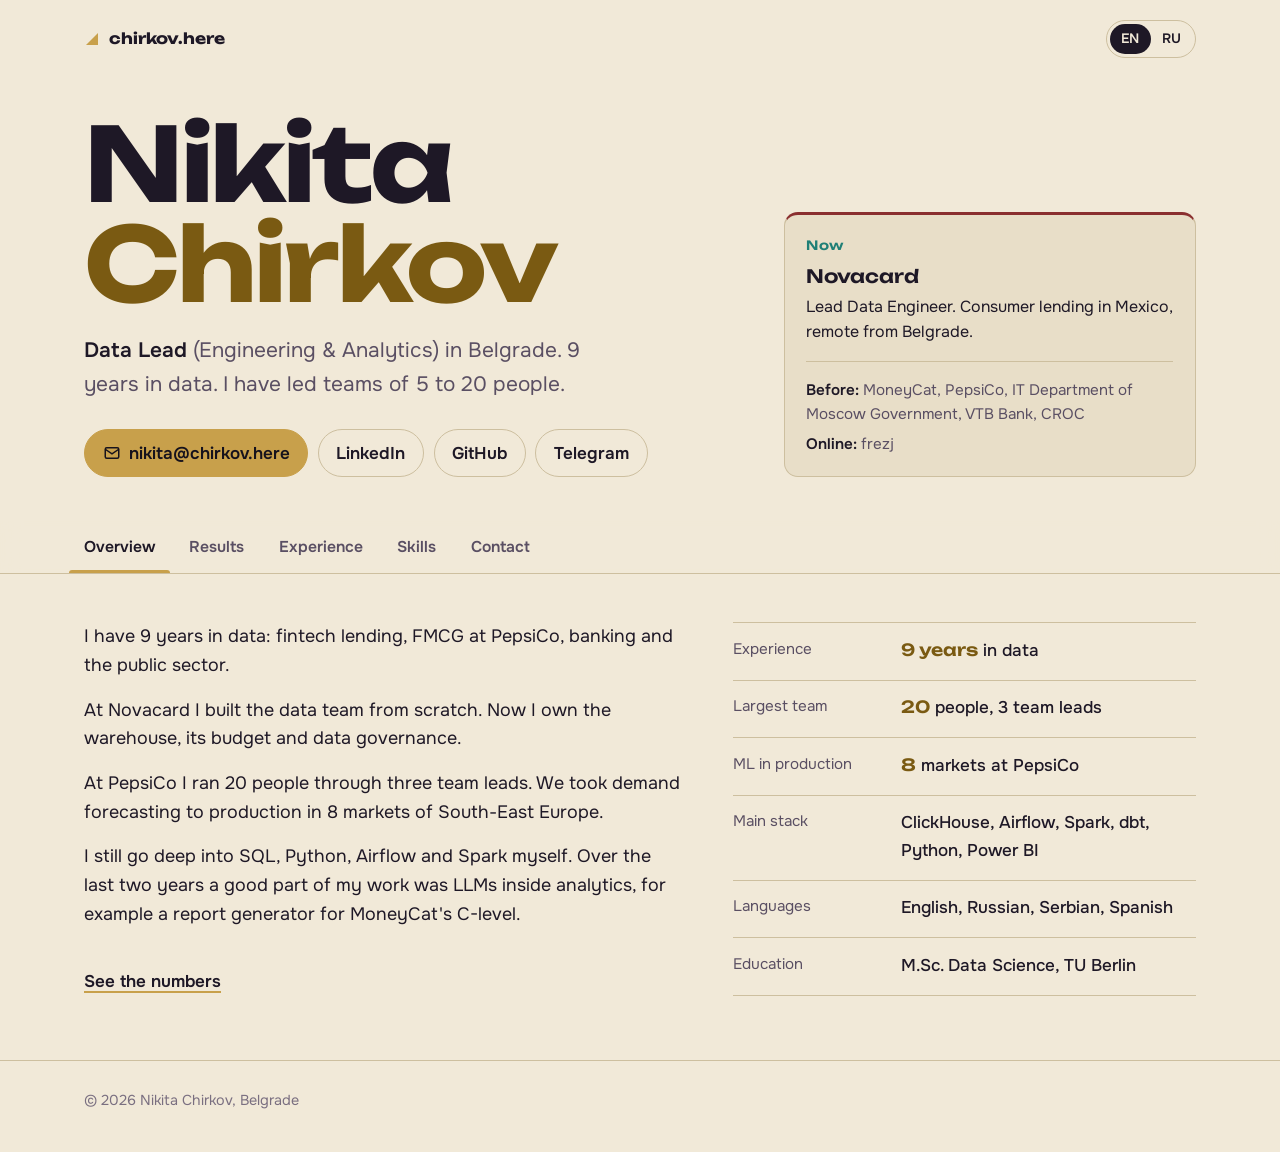
==== index.html @ a396728a "Dark fantasy palette, add Telegram link Obsidian background, old gold accents, arcane teal for chart" ====
<!doctype html>
<html lang="en">
<head>
<meta charset="utf-8">
<meta name="viewport" content="width=device-width,initial-scale=1">
<script>document.documentElement.classList.add('js')</script>
<title>Nikita Chirkov (frezj), Data Lead in Belgrade</title>
<meta name="description" content="Nikita Chirkov (frezj), Data Lead in Belgrade, Serbia. 9 years in data: fintech lending, PepsiCo, banking. ClickHouse, Airflow, Spark, dbt, LLMs in analytics.">
<link rel="canonical" href="https://chirkov.here/">
<link rel="alternate" hreflang="en" href="https://chirkov.here/">
<link rel="alternate" hreflang="ru" href="https://chirkov.here/ru/">
<link rel="alternate" hreflang="x-default" href="https://chirkov.here/">
<meta property="og:type" content="profile">
<meta property="og:site_name" content="Nikita Chirkov">
<meta property="og:title" content="Nikita Chirkov, Data Lead">
<meta property="og:description" content="Data Lead in Belgrade. Fintech lending, PepsiCo, banking.">
<meta property="og:url" content="https://chirkov.here/">
<meta property="og:image" content="https://chirkov.here/og.png">
<meta property="og:image:width" content="1200">
<meta property="og:image:height" content="630">
<meta name="twitter:card" content="summary_large_image">
<link rel="icon" href="/favicon.svg" type="image/svg+xml">
<meta name="theme-color" content="#16121c">
<link rel="preload" href="/fonts/unbounded-latin-wght-normal.woff2" as="font" type="font/woff2" crossorigin>
<link rel="preload" href="/fonts/onest-latin-wght-normal.woff2" as="font" type="font/woff2" crossorigin>
<link rel="stylesheet" href="/style.css">
<script type="application/ld+json">
{"@context":"https://schema.org","@type":"Person","@id":"https://chirkov.here/#me","name":"Nikita Chirkov","alternateName":["Никита Чирков","frezj"],"url":"https://chirkov.here/","email":"mailto:nikita@chirkov.here","jobTitle":"Data Lead (Engineering & Analytics)","address":{"@type":"PostalAddress","addressLocality":"Belgrade","addressCountry":"RS"},"alumniOf":[{"@type":"CollegeOrUniversity","name":"Technische Universität Berlin"},{"@type":"CollegeOrUniversity","name":"RUDN University"}],"knowsAbout":["Data engineering","Data warehousing","ClickHouse","Airflow","Spark","dbt","Snowflake","Power BI","A/B testing","Demand forecasting","LLM applications"],"knowsLanguage":["en","ru","sr","es"],"sameAs":["https://www.linkedin.com/in/frezj","https://github.com/frezj","https://t.me/frezj"]}
</script>
<script defer src="/app.js"></script>
</head>
<body>
<a class="skip" href="#main">Skip to content</a>

<header class="wrap top">
  <a class="mark" href="/" aria-label="Nikita Chirkov, home">
    <svg viewBox="0 0 16 16" aria-hidden="true"><path d="M2 14 14 2v12z" fill="#c8a04b"/></svg>
    chirkov.here
  </a>
  <nav class="lang" aria-label="Language"><span aria-current="page">EN</span><a href="/ru/" hreflang="ru" lang="ru">RU</a></nav>
</header>

<main id="main">
<section class="wrap hero">
  <div>
    <h1 class="name"><span>Nikita</span><span class="tail">Chirkov</span></h1>
    <p class="role"><b>Data Lead</b> (Engineering &amp; Analytics) in Belgrade. 9 years in data. I have led teams of 5 to 20 people.</p>
    <div class="cta">
      <a class="btn main" href="mailto:nikita@chirkov.here"><svg viewBox="0 0 24 24" fill="none" stroke="currentColor" stroke-width="2" aria-hidden="true"><rect x="3" y="5" width="18" height="14" rx="2"/><path d="m3 7 9 6 9-6"/></svg>nikita@chirkov.here</a>
      <a class="btn" href="https://www.linkedin.com/in/frezj" rel="me">LinkedIn</a>
      <a class="btn" href="https://github.com/frezj" rel="me">GitHub</a>
      <a class="btn" href="https://t.me/frezj" rel="me">Telegram</a>
    </div>
  </div>
  <aside class="now" aria-label="Current role">
    <h2>Now</h2>
    <p class="co">Novacard</p>
    <p>Lead Data Engineer. Consumer lending in Mexico, remote from Belgrade.</p>
    <ul>
      <li><b>Before:</b> MoneyCat, PepsiCo, IT Department of Moscow Government, VTB Bank, CROC</li>
      <li><b>Online:</b> frezj</li>
    </ul>
  </aside>
</section>

<div class="tabs-wrap">
  <div class="wrap">
    <div class="tabbar" role="tablist" aria-label="Sections">
      <button class="tab" role="tab" id="t-overview" data-tab="overview" aria-controls="overview-panel" aria-selected="true">Overview</button>
      <button class="tab" role="tab" id="t-results" data-tab="results" aria-controls="results-panel" aria-selected="false" tabindex="-1">Results</button>
      <button class="tab" role="tab" id="t-experience" data-tab="experience" aria-controls="experience-panel" aria-selected="false" tabindex="-1">Experience</button>
      <button class="tab" role="tab" id="t-skills" data-tab="skills" aria-controls="skills-panel" aria-selected="false" tabindex="-1">Skills</button>
      <button class="tab" role="tab" id="t-contact" data-tab="contact" aria-controls="contact-panel" aria-selected="false" tabindex="-1">Contact</button>
      <span class="tab-ind" aria-hidden="true"></span>
    </div>
  </div>
</div>

<section class="panel" id="overview-panel" role="tabpanel" aria-labelledby="t-overview">
  <div class="wrap ov">
    <div class="about">
      <h2 class="sr">Overview</h2>
      <p>I have 9 years in data: fintech lending, FMCG at PepsiCo, banking and the public sector.</p>
      <p>At Novacard I built the data team from scratch. Now I own the warehouse, its budget and data governance.</p>
      <p>At PepsiCo I ran 20 people through three team leads. We took demand forecasting to production in 8 markets of South-East Europe.</p>
      <p>I still go deep into SQL, Python, Airflow and Spark myself. Over the last two years a good part of my work was LLMs inside analytics, for example a report generator for MoneyCat's C-level.</p>
      <a class="go" href="#results" data-go="results">See the numbers</a>
    </div>
    <dl class="facts">
      <div><dt>Experience</dt><dd><b>9 years</b> in data</dd></div>
      <div><dt>Largest team</dt><dd><b>20</b> people, 3 team leads</dd></div>
      <div><dt>ML in production</dt><dd><b>8</b> markets at PepsiCo</dd></div>
      <div><dt>Main stack</dt><dd>ClickHouse, Airflow, Spark, dbt, Python, Power BI</dd></div>
      <div><dt>Languages</dt><dd>English, Russian, Serbian, Spanish</dd></div>
      <div><dt>Education</dt><dd>M.Sc. Data Science, TU Berlin</dd></div>
    </dl>
  </div>
</section>

<section class="panel" id="results-panel" role="tabpanel" aria-labelledby="t-results">
  <div class="wrap">
    <h2>Results</h2>
    <p class="lead">Things that moved because of my work. Bars are to scale.</p>
    <ol class="ledger">
      <li>
        <h3>Repayment rate in collections</h3>
        <p class="where">Novacard. A 3-week mandate over collections. Company record.</p>
        <div class="bars" role="img" aria-label="From 51% to 85%">
          <span class="b" style="--w:51%"><i>51%</i></span>
          <span class="b after" style="--w:85%"><i>85%</i></span>
        </div>
      </li>
      <li>
        <h3>Executive reporting, time to prepare</h3>
        <p class="where">PepsiCo. Same data format for all 8 markets.</p>
        <div class="bars" role="img" aria-label="From 3 days to 4 hours">
          <span class="b" style="--w:100%"><i>3 days</i></span>
          <span class="b after" style="--w:5.6%"><i>4 hours</i></span>
        </div>
      </li>
      <li>
        <h3>Warehouse infra costs</h3>
        <p class="where">Novacard. DWH rebuilt on ClickHouse with Debezium CDC and Spark.</p>
        <div class="bars" role="img" aria-label="Down 28%">
          <span class="b" style="--w:100%"><i>before</i></span>
          <span class="b after" style="--w:72%"><i>&minus;28%</i></span>
        </div>
      </li>
      <li>
        <h3>Data quality incidents</h3>
        <p class="where">IT Department of Moscow Government. Automated metadata checks.</p>
        <div class="bars" role="img" aria-label="Down 60%">
          <span class="b" style="--w:100%"><i>before</i></span>
          <span class="b after" style="--w:40%"><i>&minus;60%</i></span>
        </div>
      </li>
    </ol>
    <div class="more">
      <h3>More numbers</h3>
      <table class="nums">
        <thead><tr><th scope="col">Number</th><th scope="col">What changed</th><th scope="col">Where</th></tr></thead>
        <tbody>
          <tr><td>~35%</td><td>Faster queries on the new warehouse</td><td>Novacard</td></tr>
          <tr><td>48 h</td><td>Earlier warning on high-risk accounts than the manual check</td><td>Novacard</td></tr>
          <tr><td>~30%</td><td>Lower operational costs, year over year, after automating manual pipelines</td><td>MoneyCat</td></tr>
          <tr><td>~25%</td><td>Shorter feature time-to-market with a self-serve data layer</td><td>MoneyCat</td></tr>
          <tr><td>+12%</td><td>Sell-out with the ML demand forecast. Shipment frequency +11%, supply costs &minus;3%</td><td>PepsiCo</td></tr>
          <tr><td>~200 h</td><td>Analyst time saved per month by an automated data loader</td><td>Moscow Gov IT</td></tr>
          <tr><td>~3x</td><td>Faster main BI pipeline</td><td>Moscow Gov IT</td></tr>
          <tr><td>500+</td><td>People using the retail credit and risk data marts</td><td>VTB Bank</td></tr>
        </tbody>
      </table>
    </div>
  </div>
</section>

<section class="panel" id="experience-panel" role="tabpanel" aria-labelledby="t-experience">
  <div class="wrap">
    <h2>Experience</h2>
    <p class="lead">Open a role to see what I did there.</p>
    <div class="jobs">
      <details class="job" open>
        <summary><span class="when">Feb 2025 – now</span><h3>Lead Data Engineer, Novacard<span>Remote from Belgrade. Consumer lender in Mexico.</span></h3><span class="chev" aria-hidden="true"><svg viewBox="0 0 14 14" fill="none" stroke="currentColor" stroke-width="2"><path d="m3 5 4 4 4-4"/></svg></span></summary>
        <div class="body">
          <ul>
            <li>Built the data team from scratch: hired, onboarded and mentored 5 people.</li>
            <li>Set up sprint planning and one backlog for all requests from collections, risk and finance. Priorities get reviewed with the business regularly.</li>
            <li>Joined as BI Lead. Now I own the DWH architecture, infra budget and data governance.</li>
            <li>Rebuilt the DWH on ClickHouse with Debezium CDC and Spark. More than 10 sources load in near real time. Queries got about 35% faster and infra costs went down 28%.</li>
            <li>Had a temporary mandate over collections for 3 weeks. I changed the collection strategy, and the repayment rate went from 51% to 85%, a company record.</li>
            <li>Added anomaly detection on collections data. It flags high-risk accounts about 48 hours before the manual check would catch them.</li>
          </ul>
          <div class="tags"><span class="tag">ClickHouse</span><span class="tag">Debezium</span><span class="tag">Spark</span><span class="tag">Airflow</span><span class="tag">Team building</span></div>
        </div>
      </details>
      <details class="job">
        <summary><span class="when">Jan 2024 – Dec 2025</span><h3>Lead Data Engineer, MoneyCat Financing<span>Part-time consulting. Remote. Consumer lending in South-East Asia and Latin America.</span></h3><span class="chev" aria-hidden="true"><svg viewBox="0 0 14 14" fill="none" stroke="currentColor" stroke-width="2"><path d="m3 5 4 4 4-4"/></svg></span></summary>
        <div class="body">
          <ul>
            <li>Set up the BI stack: ClickHouse and Airflow underneath, Power BI, Superset and Grafana on top.</li>
            <li>Wrote an LLM-based report generator for the C-level team, and a semantic-layer generator.</li>
            <li>Automated pipelines that people used to run by hand. Operational costs went down about 30% year over year.</li>
            <li>A self-serve data layer cut feature time-to-market by roughly 25%.</li>
            <li>Managed a distributed team of 7.</li>
          </ul>
          <div class="tags"><span class="tag">ClickHouse</span><span class="tag">Airflow</span><span class="tag">Superset</span><span class="tag">LLM</span></div>
        </div>
      </details>
      <details class="job">
        <summary><span class="when">Aug 2024 – Jan 2025</span><h3>Industry Expert, Data Analytics, TU Berlin<span>Berlin, Germany.</span></h3><span class="chev" aria-hidden="true"><svg viewBox="0 0 14 14" fill="none" stroke="currentColor" stroke-width="2"><path d="m3 5 4 4 4-4"/></svg></span></summary>
        <div class="body">
          <ul>
            <li>Taught applied lectures on Python, SQL and Power BI for MSc Data Science students.</li>
            <li>Built course modules around real fintech cases.</li>
          </ul>
        </div>
      </details>
      <details class="job">
        <summary><span class="when">Oct 2022 – Aug 2024</span><h3>Tech Lead, Data and Analytics, PepsiCo<span>Belgrade, Serbia.</span></h3><span class="chev" aria-hidden="true"><svg viewBox="0 0 14 14" fill="none" stroke="currentColor" stroke-width="2"><path d="m3 5 4 4 4-4"/></svg></span></summary>
        <div class="body">
          <ul>
            <li>Led 20 people through 3 team leads: analytics, data engineering and data science. Scope was demand forecasting, BI and reporting for SE Europe.</li>
            <li>Our ML demand forecast went to production in 8 markets. Supply costs down 3%, shipment frequency up 11%, sell-out up 12%.</li>
            <li>Executive reporting used to take 3 days to prepare. After automation it took 4 hours, and all 8 markets got the same data format.</li>
          </ul>
          <div class="tags"><span class="tag">Snowflake</span><span class="tag">ClickHouse</span><span class="tag">Airflow</span><span class="tag">Power BI</span><span class="tag">Forecasting</span></div>
        </div>
      </details>
      <details class="job">
        <summary><span class="when">Jan 2021 – Oct 2022</span><h3>Chief Expert, Data and BI, IT Department of Moscow Government<span>Moscow, Russia.</span></h3><span class="chev" aria-hidden="true"><svg viewBox="0 0 14 14" fill="none" stroke="currentColor" stroke-width="2"><path d="m3 5 4 4 4-4"/></svg></span></summary>
        <div class="body">
          <ul>
            <li>Connected 15+ external systems. Wrote an automated data loader that saved analysts around 200 hours a month, and made the main BI pipeline about 3x faster.</li>
            <li>Automated metadata checks. Known schema issues disappeared and data quality incidents fell by 60%.</li>
          </ul>
        </div>
      </details>
      <details class="job">
        <summary><span class="when">Jan 2020 – Jul 2021</span><h3>Senior Data Analyst, VTB Bank<span>Moscow, Russia.</span></h3><span class="chev" aria-hidden="true"><svg viewBox="0 0 14 14" fill="none" stroke="currentColor" stroke-width="2"><path d="m3 5 4 4 4-4"/></svg></span></summary>
        <div class="body">
          <ul>
            <li>BI system for retail credit and risk. Heavy SQL on multi-terabyte data, data marts used by 500+ people.</li>
          </ul>
        </div>
      </details>
      <details class="job">
        <summary><span class="when">Aug 2017 – Jan 2020</span><h3>BI Implementation Consultant, CROC<span>Moscow, Russia.</span></h3><span class="chev" aria-hidden="true"><svg viewBox="0 0 14 14" fill="none" stroke="currentColor" stroke-width="2"><path d="m3 5 4 4 4-4"/></svg></span></summary>
        <div class="body">
          <ul>
            <li>Supported BI for enterprise clients in Targit, SSRS and Power BI. Built ETL integrations and wrote technical documentation.</li>
          </ul>
        </div>
      </details>
    </div>
    <div class="edu">
      <div><h3>M.Sc. Data Science</h3><p>Technische Universität Berlin, 2022 – 2024, part-time</p></div>
      <div><h3>B.Sc. Information Technology</h3><p>RUDN University, Moscow, 2016 – 2020</p></div>
    </div>
  </div>
</section>

<section class="panel" id="skills-panel" role="tabpanel" aria-labelledby="t-skills">
  <div class="wrap">
    <h2>Skills</h2>
    <p class="lead">What I use day to day. Highlighted ones I use most.</p>
    <div class="skills">
      <div><h3>Data engineering</h3><p class="chips"><span class="chip key">Airflow</span><span class="chip key">Spark</span><span class="chip">Debezium (CDC)</span><span class="chip">dbt</span><span class="chip">ETL/ELT</span></p></div>
      <div><h3>Databases</h3><p class="chips"><span class="chip key">ClickHouse</span><span class="chip">PostgreSQL</span><span class="chip">Snowflake</span><span class="chip">MS SQL Server</span><span class="chip">Teradata</span></p></div>
      <div><h3>DWH</h3><p class="chips"><span class="chip">Data modelling</span><span class="chip">Schema design</span><span class="chip">Data quality</span><span class="chip">DWH migration</span></p></div>
      <div><h3>BI</h3><p class="chips"><span class="chip key">Power BI</span><span class="chip">Superset</span><span class="chip">Grafana</span><span class="chip">Tableau</span><span class="chip">Oracle BI</span></p></div>
      <div><h3>Languages</h3><p class="chips"><span class="chip key">SQL</span><span class="chip key">Python</span><span class="chip">pandas</span><span class="chip">NumPy</span><span class="chip">scikit-learn</span><span class="chip">Bash</span></p></div>
      <div><h3>ML and LLM</h3><p class="chips"><span class="chip">Demand forecasting</span><span class="chip">Anomaly detection</span><span class="chip">A/B testing</span><span class="chip">LLM apps and agents</span></p></div>
      <div><h3>Management</h3><p class="chips"><span class="chip">Hiring and onboarding</span><span class="chip">Sprint planning</span><span class="chip">Data governance</span><span class="chip">Infra budget</span><span class="chip">OKRs</span><span class="chip">Work with C-level</span></p></div>
    </div>
    <div class="certs">Certificates
      <ul>
        <li>Microsoft DA-100: Analyzing Data with Power BI</li>
        <li>Microsoft 70-461: Querying Microsoft SQL Server 2012/2014</li>
      </ul>
    </div>
  </div>
</section>

<section class="panel" id="contact-panel" role="tabpanel" aria-labelledby="t-contact">
  <div class="wrap contact">
    <div>
      <h2>Contact</h2>
      <a class="mail" href="mailto:nikita@chirkov.here">nikita@chirkov.here</a>
      <p>Email or Telegram is the fastest way to reach me. I answer in English, Russian, Serbian or Spanish.</p>
    </div>
    <ul class="links">
      <li><a href="https://www.linkedin.com/in/frezj" rel="me">LinkedIn <small>linkedin.com/in/frezj</small></a></li>
      <li><a href="https://t.me/frezj" rel="me">Telegram <small>@frezj</small></a></li>
      <li><a href="https://github.com/frezj" rel="me">GitHub <small>github.com/frezj</small></a></li>
      <li><a href="/ru/" hreflang="ru" lang="ru">По-русски <small>chirkov.here/ru</small></a></li>
    </ul>
  </div>
</section>
</main>

<footer>
  <div class="wrap">
    <span>&copy; 2026 Nikita Chirkov, Belgrade</span>
  </div>
</footer>
</body>
</html>
---- style.css ----
@font-face{font-family:"Unbounded";font-style:normal;font-display:swap;font-weight:200 900;src:url(/fonts/unbounded-latin-wght-normal.woff2) format("woff2");unicode-range:U+0000-00FF,U+0131,U+0152-0153,U+02BB-02BC,U+02C6,U+02DA,U+02DC,U+0304,U+0308,U+0329,U+2000-206F,U+20AC,U+2122,U+2191,U+2193,U+2212,U+2215,U+FEFF,U+FFFD}
@font-face{font-family:"Unbounded";font-style:normal;font-display:swap;font-weight:200 900;src:url(/fonts/unbounded-cyrillic-wght-normal.woff2) format("woff2");unicode-range:U+0301,U+0400-045F,U+0490-0491,U+04B0-04B1,U+2116}
@font-face{font-family:"Onest";font-style:normal;font-display:swap;font-weight:100 900;src:url(/fonts/onest-latin-wght-normal.woff2) format("woff2");unicode-range:U+0000-00FF,U+0131,U+0152-0153,U+02BB-02BC,U+02C6,U+02DA,U+02DC,U+0304,U+0308,U+0329,U+2000-206F,U+20AC,U+2122,U+2191,U+2193,U+2212,U+2215,U+FEFF,U+FFFD}
@font-face{font-family:"Onest";font-style:normal;font-display:swap;font-weight:100 900;src:url(/fonts/onest-cyrillic-wght-normal.woff2) format("woff2");unicode-range:U+0301,U+0400-045F,U+0490-0491,U+04B0-04B1,U+2116}

:root{
  --bg:#16121c;--bg2:#221b2b;--bg3:#2b2236;--line:#3a2f45;
  --ink:#eadfc8;--muted:#a79bb0;--soft:#7d7088;
  --yellow:#c8a04b;--accent:#d2ac58;--on-yellow:#16121c;--green:#4fc1b5;--before:#3a2f45;
  --arcane:#4fc1b5;--crimson:#9e3a3a;
  --display:"Unbounded",system-ui,sans-serif;
  --text:"Onest",system-ui,-apple-system,"Segoe UI",Roboto,sans-serif;
  --wrap:72rem;--r:14px;
  color-scheme:dark light;
}
@media (prefers-color-scheme:light){
  :root{--bg:#f1e9d8;--bg2:#e8dec8;--bg3:#ddd1b8;--line:#cdbf9f;
  --ink:#1e1826;--muted:#5a4f63;--soft:#7a6f80;
  --yellow:#c8a04b;--accent:#7a5a12;--on-yellow:#16121c;--green:#1f7f76;--before:#cdbf9f;
  --arcane:#1f7f76;--crimson:#8a2f2f}
}
*{box-sizing:border-box}
html{-webkit-text-size-adjust:100%;scroll-padding-top:5rem}
body{margin:0;background:var(--bg);color:var(--ink);font:400 1.0625rem/1.6 var(--text);-webkit-font-smoothing:antialiased}
a{color:inherit;text-decoration-color:var(--yellow);text-decoration-thickness:2px;text-underline-offset:.22em}
a:hover{color:var(--accent)}
:focus-visible{outline:3px solid var(--yellow);outline-offset:3px;border-radius:6px}
.wrap{max-width:var(--wrap);margin:0 auto;padding:0 1.25rem}
.sr{position:absolute;width:1px;height:1px;overflow:hidden;clip:rect(0 0 0 0);white-space:nowrap}
.skip{position:absolute;left:-999px;top:0}
.skip:focus{left:1rem;top:1rem;z-index:20;background:var(--yellow);color:var(--on-yellow);padding:.5rem .8rem;border-radius:8px}
h1,h2,h3{margin:0;font-family:var(--display);font-weight:600;letter-spacing:-.01em}
p{margin:0 0 1rem}

/* top line */
.top{display:flex;align-items:center;justify-content:space-between;padding-top:1.25rem}
.mark{display:inline-flex;align-items:center;gap:.55rem;font:700 .95rem var(--display);text-decoration:none}
.mark svg{width:16px;height:16px}
.lang{display:flex;border:1px solid var(--line);border-radius:999px;padding:3px;font-weight:600;font-size:.85rem}
.lang a,.lang span{padding:.25rem .7rem;border-radius:999px;text-decoration:none}
.lang span{background:var(--ink);color:var(--bg)}

/* hero */
.hero{display:grid;grid-template-columns:minmax(0,1.6fr) minmax(0,1fr);gap:2.5rem;align-items:end;padding-top:3.5rem;padding-bottom:2.75rem}
.name{font-size:clamp(2.7rem,8.2vw,6.4rem);line-height:.98;font-weight:700;letter-spacing:-.03em}
.name span{display:block}
.name .tail{color:var(--accent)}
.role{margin:1.25rem 0 0;font-size:clamp(1.05rem,2vw,1.3rem);color:var(--muted);max-width:34rem}
.role b{color:var(--ink);font-weight:600}
.cta{display:flex;flex-wrap:wrap;gap:.6rem;margin-top:1.75rem}
.btn{display:inline-flex;align-items:center;gap:.5rem;min-height:44px;padding:.6rem 1.1rem;border-radius:999px;border:1px solid var(--line);font-weight:600;text-decoration:none;transition:background .15s,border-color .15s,color .15s}
.btn:hover{border-color:var(--yellow);color:var(--ink)}
.btn.main{background:var(--yellow);border-color:var(--yellow);color:var(--on-yellow)}
.btn.main:hover{background:transparent;color:var(--yellow)}
.btn svg{width:18px;height:18px;flex:none}
.now{background:var(--bg2);border:1px solid var(--line);border-top:3px solid var(--crimson);border-radius:var(--r);padding:1.25rem 1.35rem}
.now h2{font-size:.8rem;font-weight:600;color:var(--green);margin-bottom:.6rem;letter-spacing:.02em}
.now p{margin:0;font-size:1rem}
.now .co{font:600 1.15rem var(--display);margin-bottom:.35rem}
.now ul{list-style:none;margin:1rem 0 0;padding:1rem 0 0;border-top:1px solid var(--line);display:grid;gap:.35rem;font-size:.95rem;color:var(--muted)}
.now li b{color:var(--ink);font-weight:600}

/* tabs */
.tabs-wrap{position:sticky;top:0;z-index:10;background:color-mix(in srgb,var(--bg) 88%,transparent);backdrop-filter:blur(10px);-webkit-backdrop-filter:blur(10px);border-bottom:1px solid var(--line)}
.tabbar{position:relative;display:flex;gap:.25rem;margin:0 -.95rem;overflow-x:auto;scrollbar-width:none;-webkit-overflow-scrolling:touch}
.tabbar::-webkit-scrollbar{display:none}
.tab{appearance:none;background:none;border:0;color:var(--muted);font:600 .98rem var(--text);padding:1rem .95rem;min-height:48px;cursor:pointer;white-space:nowrap;border-radius:8px 8px 0 0;transition:color .15s}
.tab:hover{color:var(--ink)}
.tab[aria-selected=true]{color:var(--ink)}
.tab-ind{position:absolute;left:0;bottom:0;height:3px;width:0;background:var(--yellow);border-radius:3px 3px 0 0;transition:transform .3s cubic-bezier(.3,.7,.2,1),width .3s cubic-bezier(.3,.7,.2,1)}
html:not(.js) .tabs-wrap{display:none}

/* panels */
.panel{padding:3rem 0 4rem}
.js .panel[hidden]{display:none}
html:not(.js) .panel{border-bottom:1px solid var(--line)}
.panel>.wrap>h2{font-size:clamp(1.5rem,3.2vw,2.1rem);margin-bottom:.5rem}
.lede{color:var(--muted);max-width:40rem;margin-bottom:2rem}
.js .panel.in .wrap{animation:rise .35s ease both}
@keyframes rise{from{opacity:0;transform:translateY(8px)}}

/* overview */
.ov{display:grid;grid-template-columns:minmax(0,1.3fr) minmax(0,1fr);gap:3rem}
.ov .about p{font-size:1.12rem;max-width:38rem}
.ov .about p:first-child{font-size:clamp(1.25rem,2.2vw,1.5rem);line-height:1.45;color:var(--ink)}
.facts{margin:0;display:grid;gap:0;border-top:1px solid var(--line)}
.facts div{display:grid;grid-template-columns:9.5rem 1fr;gap:1rem;padding:.85rem 0;border-bottom:1px solid var(--line)}
.facts dt{color:var(--muted);font-size:.95rem}
.facts dd{margin:0;font-weight:500}
.facts dd b{font:600 1.05rem var(--display);color:var(--accent)}
.go{display:inline-flex;margin-top:1.5rem;font-weight:600}

/* results */
.ledger{list-style:none;margin:0;padding:0;display:grid;grid-template-columns:repeat(2,minmax(0,1fr));gap:1rem}
.ledger li{background:var(--bg2);border:1px solid var(--line);border-radius:var(--r);padding:1.35rem 1.4rem 1.5rem}
.ledger h3{font-size:1.05rem;line-height:1.3}
.where{color:var(--muted);font-size:.93rem;margin:.35rem 0 1.1rem}
.bars{display:grid;gap:.45rem}
.b{display:grid;grid-template-columns:4.75rem 1fr;align-items:center;gap:.75rem}
.b i{font-style:normal;font-variant-numeric:tabular-nums;font-size:.92rem;text-align:right;color:var(--muted)}
.b::after{content:"";height:12px;width:var(--w);background:var(--before);border-radius:0 6px 6px 0;transform-origin:left}
.b.after i{color:var(--ink);font:700 .98rem var(--display)}
.b.after::after{background:var(--arcane)}
.panel.in .b::after{animation:grow .8s cubic-bezier(.2,.7,.2,1) both}
.panel.in .b.after::after{animation-delay:.18s}
@keyframes grow{from{transform:scaleX(0)}}
.more{margin-top:2.5rem}
.more h3{font-size:1.1rem;margin-bottom:1rem}
.nums{width:100%;border-collapse:collapse;font-size:.98rem}
.nums th,.nums td{text-align:left;padding:.7rem .5rem;border-bottom:1px solid var(--line);vertical-align:top}
.nums th{color:var(--muted);font-weight:500;font-size:.85rem}
.nums td:first-child{font:600 1rem var(--display);color:var(--accent);white-space:nowrap;width:7rem}
.nums td:last-child{color:var(--muted);white-space:nowrap}

/* experience */
.jobs{display:grid;gap:.75rem}
.job{background:var(--bg2);border:1px solid var(--line);border-radius:var(--r)}
.job summary{display:grid;grid-template-columns:10.5rem minmax(0,1fr) auto;gap:1rem;align-items:center;padding:1.1rem 1.35rem;cursor:pointer;list-style:none}
.job summary::-webkit-details-marker{display:none}
.job .when{color:var(--muted);font-size:.92rem;font-variant-numeric:tabular-nums}
.job h3{font-size:1.02rem;line-height:1.35}
.job h3 span{display:block;font:500 .95rem var(--text);color:var(--muted);margin-top:.15rem}
.chev{width:28px;height:28px;border-radius:50%;border:1px solid var(--line);display:grid;place-items:center;transition:transform .2s,background .2s}
.chev svg{width:14px;height:14px}
.job[open] .chev{transform:rotate(180deg);background:var(--yellow);border-color:var(--yellow);color:var(--on-yellow)}
.job .body{padding:0 1.35rem 1.25rem calc(10.5rem + 2.35rem)}
.job ul{margin:0;padding-left:1.1rem}
.job li{margin-bottom:.4rem}
.job li::marker{color:var(--yellow)}
.tags{display:flex;flex-wrap:wrap;gap:.4rem;margin-top:.9rem}
.tag{font-size:.82rem;padding:.2rem .6rem;border-radius:999px;background:var(--bg3);color:var(--muted)}
.edu{margin-top:2.5rem;display:grid;grid-template-columns:repeat(2,minmax(0,1fr));gap:1rem}
.edu div{border-top:2px solid var(--crimson);padding-top:.9rem}
.edu h3{font-size:1rem;margin-bottom:.25rem}
.edu p{color:var(--muted);margin:0;font-size:.95rem}

/* skills */
.skills{display:grid;gap:0;border-top:1px solid var(--line)}
.skills div{display:grid;grid-template-columns:12rem 1fr;gap:1rem;padding:1.1rem 0;border-bottom:1px solid var(--line)}
.skills h3{font:600 .98rem var(--text);color:var(--muted)}
.chips{display:flex;flex-wrap:wrap;gap:.45rem}
.chip{padding:.3rem .75rem;border:1px solid var(--line);border-radius:999px;font-size:.95rem;background:var(--bg2)}
.chip.key{border-color:var(--yellow)}
.certs{margin-top:2rem;color:var(--muted);font-size:.95rem}
.certs ul{margin:.5rem 0 0;padding-left:1.1rem}

/* contact */
.contact{display:grid;grid-template-columns:minmax(0,1.4fr) minmax(0,1fr);gap:3rem;align-items:start}
.mail{display:inline-block;font:700 clamp(1.4rem,4.4vw,3rem)/1.1 var(--display);letter-spacing:-.02em;text-decoration:none;color:var(--accent);word-break:break-all;margin:.5rem 0 1.25rem}
.mail:hover{text-decoration:underline;text-decoration-thickness:3px}
.links{list-style:none;margin:0;padding:0;display:grid;gap:.6rem}
.links a{display:flex;align-items:center;justify-content:space-between;gap:1rem;padding:1rem 1.2rem;border:1px solid var(--line);border-radius:var(--r);background:var(--bg2);text-decoration:none;font-weight:600}
.links a:hover{border-color:var(--yellow);color:var(--ink)}
.links small{color:var(--muted);font-weight:400}

footer{border-top:1px solid var(--line);padding:1.75rem 0 2.5rem;color:var(--soft);font-size:.9rem}
footer .wrap{display:flex;flex-wrap:wrap;justify-content:space-between;gap:.75rem}

@media (max-width:52rem){
  .hero{grid-template-columns:1fr;gap:2rem;padding-top:2.25rem}
  .tabs-wrap{-webkit-mask-image:linear-gradient(90deg,#000 85%,transparent);mask-image:linear-gradient(90deg,#000 85%,transparent)}
  .ov,.contact{grid-template-columns:1fr;gap:2rem}
  .ledger,.edu{grid-template-columns:1fr}
  .job summary{grid-template-columns:minmax(0,1fr) auto;gap:.25rem 1rem}
  .job .when{grid-column:1/-1;grid-row:1}
  .job .body{padding:0 1.1rem 1.15rem 1.1rem}
  .job summary{padding:1rem 1.1rem}
  .skills div,.facts div{grid-template-columns:1fr;gap:.35rem}
  .nums td:last-child{white-space:normal}
  .panel{padding:2.25rem 0 3rem}
}
@media (prefers-reduced-motion:reduce){
  *,*::before,*::after{animation:none!important;transition:none!important}
}
@media print{
  .tabs-wrap,.top .lang,.skip{display:none}
  .panel[hidden]{display:block!important}
  body{background:#fff;color:#000}
}
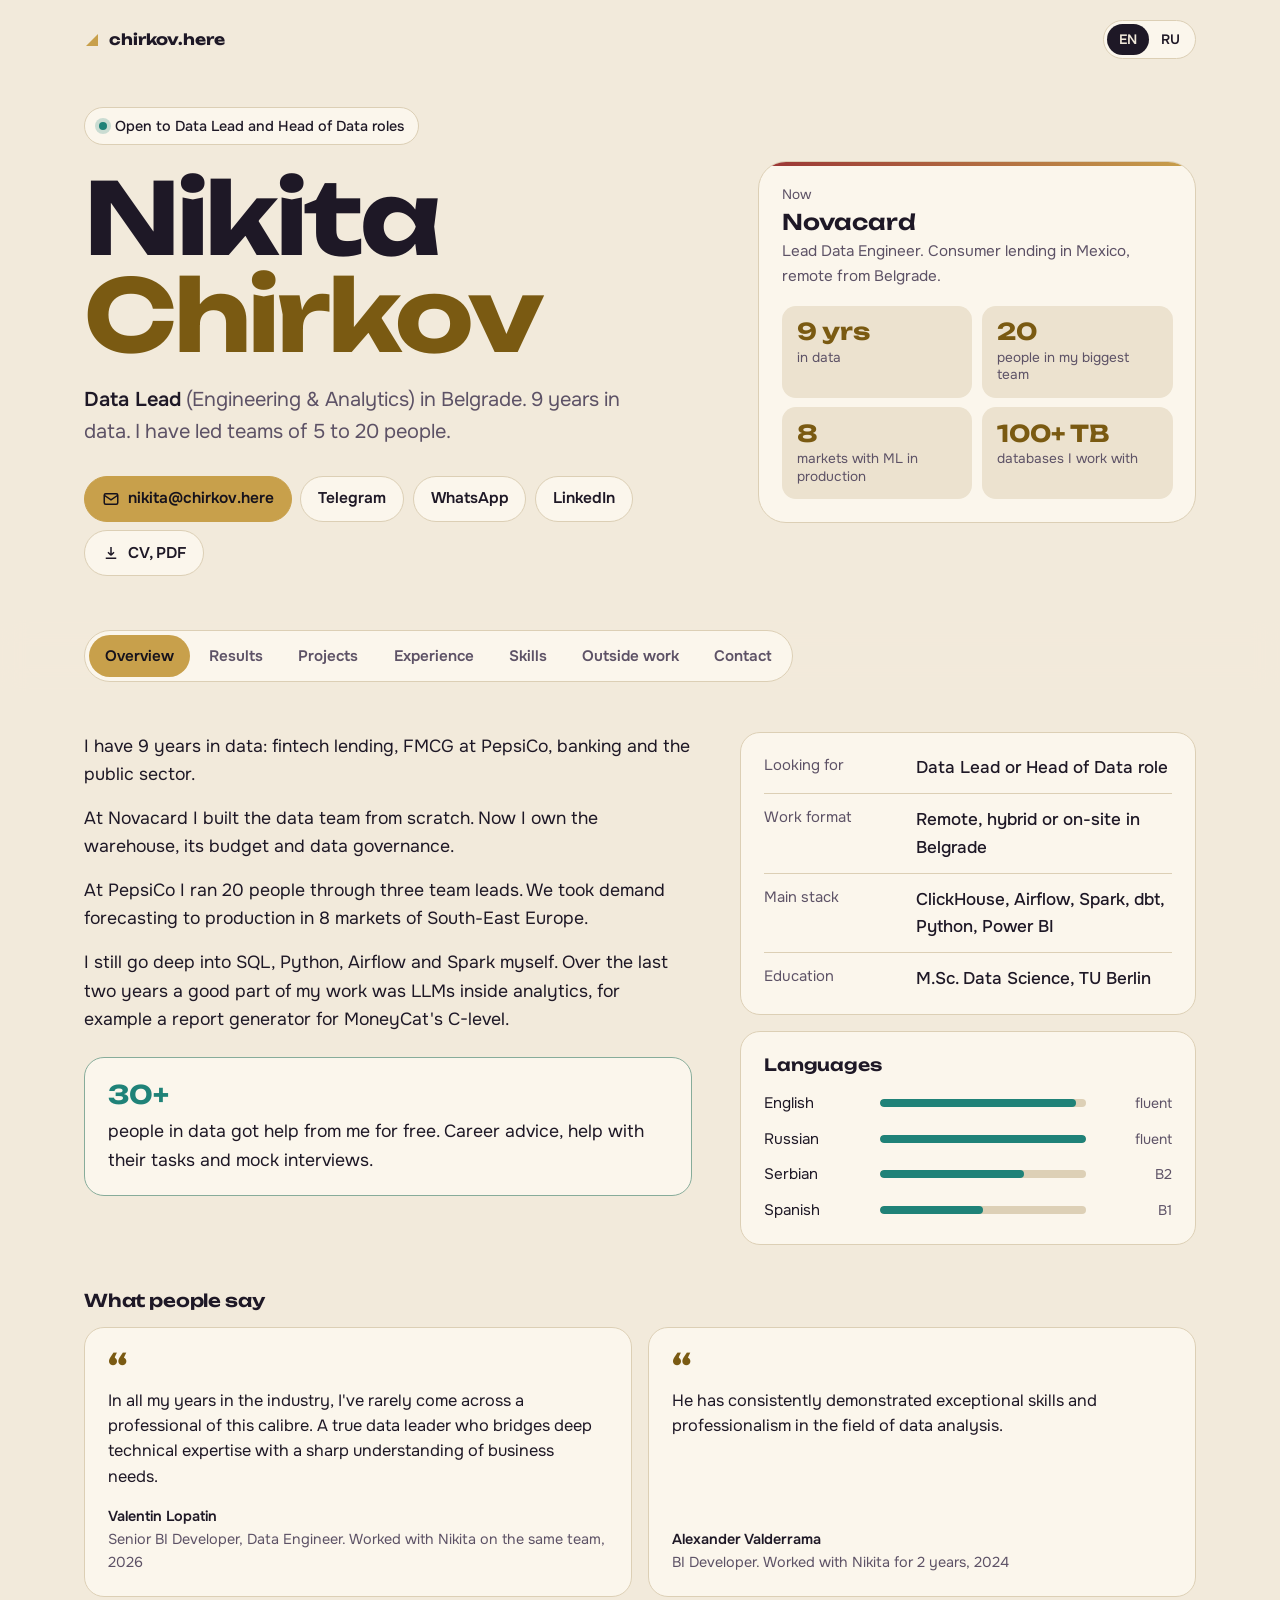
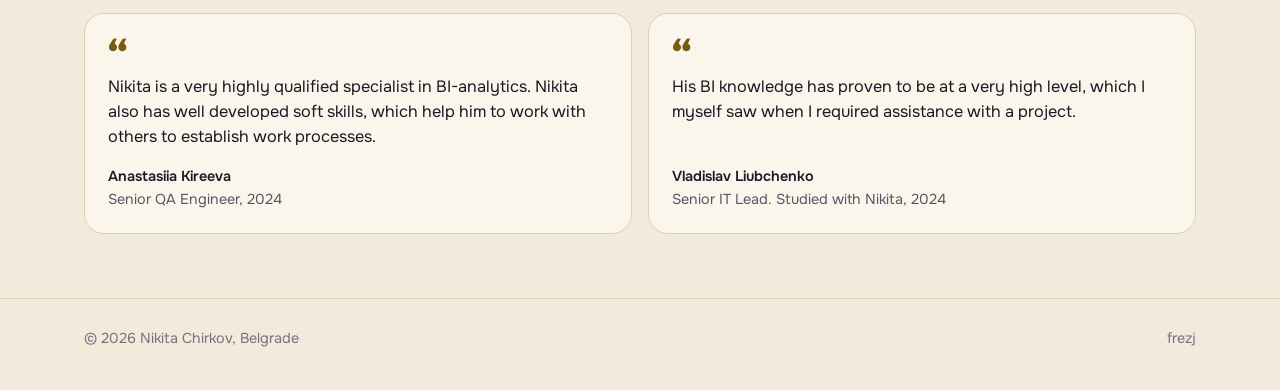
==== commit 15f64c27: "Site v3: projects, outside work, CV download, WhatsApp, RU rewrite Co-Authored-By: Claude Opus 5.5 <" ====
--- a/index.html
+++ b/index.html
@@ -5,7 +5,7 @@
 <meta name="viewport" content="width=device-width,initial-scale=1">
 <script>document.documentElement.classList.add('js')</script>
 <title>Nikita Chirkov (frezj), Data Lead in Belgrade</title>
-<meta name="description" content="Nikita Chirkov (frezj), Data Lead in Belgrade, Serbia. 9 years in data: fintech lending, PepsiCo, banking. ClickHouse, Airflow, Spark, dbt, LLMs in analytics.">
+<meta name="description" content="Nikita Chirkov (frezj), Data Lead in Belgrade, Serbia. 9 years in data: fintech lending, PepsiCo, banking. ClickHouse, Airflow, Spark, dbt, LLMs in analytics. Open to Data Lead and Head of Data roles.">
 <link rel="canonical" href="https://chirkov.here/">
 <link rel="alternate" hreflang="en" href="https://chirkov.here/">
 <link rel="alternate" hreflang="ru" href="https://chirkov.here/ru/">
@@ -43,23 +43,27 @@
 <main id="main">
 <section class="wrap hero">
   <div>
+    <p class="open"><i aria-hidden="true"></i>Open to Data Lead and Head of Data roles</p>
     <h1 class="name"><span>Nikita</span><span class="tail">Chirkov</span></h1>
     <p class="role"><b>Data Lead</b> (Engineering &amp; Analytics) in Belgrade. 9 years in data. I have led teams of 5 to 20 people.</p>
     <div class="cta">
       <a class="btn main" href="mailto:nikita@chirkov.here"><svg viewBox="0 0 24 24" fill="none" stroke="currentColor" stroke-width="2" aria-hidden="true"><rect x="3" y="5" width="18" height="14" rx="2"/><path d="m3 7 9 6 9-6"/></svg>nikita@chirkov.here</a>
+      <a class="btn" href="https://t.me/frezj" rel="me">Telegram</a>
+      <a class="btn" href="https://wa.me/data_head">WhatsApp</a>
       <a class="btn" href="https://www.linkedin.com/in/frezj" rel="me">LinkedIn</a>
-      <a class="btn" href="https://github.com/frezj" rel="me">GitHub</a>
-      <a class="btn" href="https://t.me/frezj" rel="me">Telegram</a>
-    </div>
-  </div>
-  <aside class="now" aria-label="Current role">
-    <h2>Now</h2>
+      <a class="btn" href="/Nikita_Chirkov_CV.pdf" download><svg viewBox="0 0 24 24" fill="none" stroke="currentColor" stroke-width="2" aria-hidden="true"><path d="M12 4v11m0 0-4-4m4 4 4-4M5 19h14"/></svg>CV, PDF</a>
+    </div>
+  </div>
+  <aside class="wallet" aria-label="Now and key numbers">
+    <p class="lbl">Now</p>
     <p class="co">Novacard</p>
-    <p>Lead Data Engineer. Consumer lending in Mexico, remote from Belgrade.</p>
-    <ul>
-      <li><b>Before:</b> MoneyCat, PepsiCo, IT Department of Moscow Government, VTB Bank, CROC</li>
-      <li><b>Online:</b> frezj</li>
-    </ul>
+    <p class="sub">Lead Data Engineer. Consumer lending in Mexico, remote from Belgrade.</p>
+    <div class="tiles">
+      <div class="tile"><b>9 yrs</b><span>in data</span></div>
+      <div class="tile"><b>20</b><span>people in my biggest team</span></div>
+      <div class="tile"><b>8</b><span>markets with ML in production</span></div>
+      <div class="tile"><b>100+ TB</b><span>databases I work with</span></div>
+    </div>
   </aside>
 </section>
 
@@ -68,8 +72,10 @@
     <div class="tabbar" role="tablist" aria-label="Sections">
       <button class="tab" role="tab" id="t-overview" data-tab="overview" aria-controls="overview-panel" aria-selected="true">Overview</button>
       <button class="tab" role="tab" id="t-results" data-tab="results" aria-controls="results-panel" aria-selected="false" tabindex="-1">Results</button>
+      <button class="tab" role="tab" id="t-projects" data-tab="projects" aria-controls="projects-panel" aria-selected="false" tabindex="-1">Projects</button>
       <button class="tab" role="tab" id="t-experience" data-tab="experience" aria-controls="experience-panel" aria-selected="false" tabindex="-1">Experience</button>
       <button class="tab" role="tab" id="t-skills" data-tab="skills" aria-controls="skills-panel" aria-selected="false" tabindex="-1">Skills</button>
+      <button class="tab" role="tab" id="t-life" data-tab="life" aria-controls="life-panel" aria-selected="false" tabindex="-1">Outside work</button>
       <button class="tab" role="tab" id="t-contact" data-tab="contact" aria-controls="contact-panel" aria-selected="false" tabindex="-1">Contact</button>
       <span class="tab-ind" aria-hidden="true"></span>
     </div>
@@ -77,66 +83,102 @@
 </div>
 
 <section class="panel" id="overview-panel" role="tabpanel" aria-labelledby="t-overview">
-  <div class="wrap ov">
-    <div class="about">
-      <h2 class="sr">Overview</h2>
-      <p>I have 9 years in data: fintech lending, FMCG at PepsiCo, banking and the public sector.</p>
-      <p>At Novacard I built the data team from scratch. Now I own the warehouse, its budget and data governance.</p>
-      <p>At PepsiCo I ran 20 people through three team leads. We took demand forecasting to production in 8 markets of South-East Europe.</p>
-      <p>I still go deep into SQL, Python, Airflow and Spark myself. Over the last two years a good part of my work was LLMs inside analytics, for example a report generator for MoneyCat's C-level.</p>
-      <a class="go" href="#results" data-go="results">See the numbers</a>
-    </div>
-    <dl class="facts">
-      <div><dt>Experience</dt><dd><b>9 years</b> in data</dd></div>
-      <div><dt>Largest team</dt><dd><b>20</b> people, 3 team leads</dd></div>
-      <div><dt>ML in production</dt><dd><b>8</b> markets at PepsiCo</dd></div>
-      <div><dt>Main stack</dt><dd>ClickHouse, Airflow, Spark, dbt, Python, Power BI</dd></div>
-      <div><dt>Languages</dt><dd>English, Russian, Serbian, Spanish</dd></div>
-      <div><dt>Education</dt><dd>M.Sc. Data Science, TU Berlin</dd></div>
-    </dl>
+  <div class="wrap">
+    <div class="ov">
+      <div class="about">
+        <h2 class="sr">Overview</h2>
+        <p>I have 9 years in data: fintech lending, FMCG at PepsiCo, banking and the public sector.</p>
+        <p>At Novacard I built the data team from scratch. Now I own the warehouse, its budget and data governance.</p>
+        <p>At PepsiCo I ran 20 people through three team leads. We took demand forecasting to production in 8 markets of South-East Europe.</p>
+        <p>I still go deep into SQL, Python, Airflow and Spark myself. Over the last two years a good part of my work was LLMs inside analytics, for example a report generator for MoneyCat's C-level.</p>
+        <div class="card help">
+          <b>30+</b>
+          <p style="margin:.3rem 0 0">people in data got help from me for free. Career advice, help with their tasks and mock interviews.</p>
+        </div>
+      </div>
+      <div class="side">
+        <div class="card">
+          <dl class="facts">
+            <div><dt>Looking for</dt><dd>Data Lead or Head of Data role</dd></div>
+            <div><dt>Work format</dt><dd>Remote, hybrid or on-site in Belgrade</dd></div>
+            <div><dt>Main stack</dt><dd>ClickHouse, Airflow, Spark, dbt, Python, Power BI</dd></div>
+            <div><dt>Education</dt><dd>M.Sc. Data Science, TU Berlin</dd></div>
+          </dl>
+        </div>
+        <div class="card">
+          <h3 style="margin-bottom:1rem">Languages</h3>
+          <ul class="langs">
+            <li>English<span class="bar"><i style="--w:95%"></i></span><em>fluent</em></li>
+            <li>Russian<span class="bar"><i style="--w:100%"></i></span><em>fluent</em></li>
+            <li>Serbian<span class="bar"><i style="--w:70%"></i></span><em>B2</em></li>
+            <li>Spanish<span class="bar"><i style="--w:50%"></i></span><em>B1</em></li>
+          </ul>
+        </div>
+      </div>
+    </div>
+
+    <h3 class="sub-h">What people say</h3>
+    <div class="quotes">
+      <figure class="card quote">
+        <blockquote>In all my years in the industry, I've rarely come across a professional of this calibre. A true data leader who bridges deep technical expertise with a sharp understanding of business needs.</blockquote>
+        <figcaption><b>Valentin Lopatin</b>Senior BI Developer, Data Engineer. Worked with Nikita on the same team, 2026</figcaption>
+      </figure>
+      <figure class="card quote">
+        <blockquote>He has consistently demonstrated exceptional skills and professionalism in the field of data analysis.</blockquote>
+        <figcaption><b>Alexander Valderrama</b>BI Developer. Worked with Nikita for 2 years, 2024</figcaption>
+      </figure>
+      <figure class="card quote">
+        <blockquote>Nikita is a very highly qualified specialist in BI-analytics. Nikita also has well developed soft skills, which help him to work with others to establish work processes.</blockquote>
+        <figcaption><b>Anastasiia Kireeva</b>Senior QA Engineer, 2024</figcaption>
+      </figure>
+      <figure class="card quote">
+        <blockquote>His BI knowledge has proven to be at a very high level, which I myself saw when I required assistance with a project.</blockquote>
+        <figcaption><b>Vladislav Liubchenko</b>Senior IT Lead. Studied with Nikita, 2024</figcaption>
+      </figure>
+    </div>
   </div>
 </section>
 
 <section class="panel" id="results-panel" role="tabpanel" aria-labelledby="t-results">
   <div class="wrap">
-    <h2>Results</h2>
+    <h2 class="ph">Results</h2>
     <p class="lead">Things that moved because of my work. Bars are to scale.</p>
-    <ol class="ledger">
-      <li>
+    <div class="grid2">
+      <div class="card">
         <h3>Repayment rate in collections</h3>
         <p class="where">Novacard. A 3-week mandate over collections. Company record.</p>
         <div class="bars" role="img" aria-label="From 51% to 85%">
           <span class="b" style="--w:51%"><i>51%</i></span>
           <span class="b after" style="--w:85%"><i>85%</i></span>
         </div>
-      </li>
-      <li>
+      </div>
+      <div class="card">
         <h3>Executive reporting, time to prepare</h3>
         <p class="where">PepsiCo. Same data format for all 8 markets.</p>
         <div class="bars" role="img" aria-label="From 3 days to 4 hours">
           <span class="b" style="--w:100%"><i>3 days</i></span>
           <span class="b after" style="--w:5.6%"><i>4 hours</i></span>
         </div>
-      </li>
-      <li>
+      </div>
+      <div class="card">
         <h3>Warehouse infra costs</h3>
         <p class="where">Novacard. DWH rebuilt on ClickHouse with Debezium CDC and Spark.</p>
         <div class="bars" role="img" aria-label="Down 28%">
           <span class="b" style="--w:100%"><i>before</i></span>
           <span class="b after" style="--w:72%"><i>&minus;28%</i></span>
         </div>
-      </li>
-      <li>
+      </div>
+      <div class="card">
         <h3>Data quality incidents</h3>
         <p class="where">IT Department of Moscow Government. Automated metadata checks.</p>
         <div class="bars" role="img" aria-label="Down 60%">
           <span class="b" style="--w:100%"><i>before</i></span>
           <span class="b after" style="--w:40%"><i>&minus;60%</i></span>
         </div>
-      </li>
-    </ol>
-    <div class="more">
-      <h3>More numbers</h3>
+      </div>
+    </div>
+    <h3 class="sub-h">More numbers</h3>
+    <div class="card tablecard">
       <table class="nums">
         <thead><tr><th scope="col">Number</th><th scope="col">What changed</th><th scope="col">Where</th></tr></thead>
         <tbody>
@@ -154,9 +196,63 @@
   </div>
 </section>
 
+<section class="panel" id="projects-panel" role="tabpanel" aria-labelledby="t-projects">
+  <div class="wrap">
+    <h2 class="ph">Projects</h2>
+    <p class="lead">What I built. Each of these runs on databases with 50+ tables and over 100 TB of data.</p>
+    <div class="grid3">
+      <article class="card proj">
+        <span class="k">LLM</span>
+        <h3>Report generator</h3>
+        <p class="where">MoneyCat</p>
+        <p>Builds reports for the C-level team with an LLM on top of the warehouse.</p>
+        <div class="tags"><span class="tag">LLM</span><span class="tag">ClickHouse</span><span class="tag">Python</span></div>
+      </article>
+      <article class="card proj">
+        <span class="k">LLM</span>
+        <h3>AI analyst</h3>
+        <p class="where">Analytics with LLMs</p>
+        <p>Answers questions about the data in plain language.</p>
+        <div class="tags"><span class="tag">LLM</span><span class="tag">SQL</span><span class="tag">Python</span></div>
+      </article>
+      <article class="card proj">
+        <span class="k">BI</span>
+        <h3>Semantic layer generator</h3>
+        <p class="where">MoneyCat</p>
+        <p>Reads the ClickHouse schema and builds a semantic layer for Superset.</p>
+        <div class="tags"><span class="tag">ClickHouse</span><span class="tag">Superset</span><span class="tag">LLM</span></div>
+      </article>
+      <article class="card proj">
+        <span class="k">DWH</span>
+        <h3>New warehouse on ClickHouse</h3>
+        <p class="where">Novacard</p>
+        <p>Debezium CDC and Spark. More than 10 sources load in near real time.</p>
+        <p class="out">Queries ~35% faster, infra costs &minus;28%</p>
+        <div class="tags"><span class="tag">ClickHouse</span><span class="tag">Debezium</span><span class="tag">Spark</span></div>
+      </article>
+      <article class="card proj">
+        <span class="k">ML</span>
+        <h3>Demand forecast</h3>
+        <p class="where">PepsiCo</p>
+        <p>ML forecast in production in 8 markets of South-East Europe.</p>
+        <p class="out">Sell-out +12%, shipments +11%</p>
+        <div class="tags"><span class="tag">Snowflake</span><span class="tag">Airflow</span><span class="tag">Power BI</span></div>
+      </article>
+      <article class="card proj">
+        <span class="k">ML</span>
+        <h3>Anomaly detection in collections</h3>
+        <p class="where">Novacard</p>
+        <p>Flags high-risk accounts before the manual check does.</p>
+        <p class="out">About 48 hours earlier</p>
+        <div class="tags"><span class="tag">Python</span><span class="tag">ClickHouse</span></div>
+      </article>
+    </div>
+  </div>
+</section>
+
 <section class="panel" id="experience-panel" role="tabpanel" aria-labelledby="t-experience">
   <div class="wrap">
-    <h2>Experience</h2>
+    <h2 class="ph">Experience</h2>
     <p class="lead">Open a role to see what I did there.</p>
     <div class="jobs">
       <details class="job" open>
@@ -170,7 +266,7 @@
             <li>Had a temporary mandate over collections for 3 weeks. I changed the collection strategy, and the repayment rate went from 51% to 85%, a company record.</li>
             <li>Added anomaly detection on collections data. It flags high-risk accounts about 48 hours before the manual check would catch them.</li>
           </ul>
-          <div class="tags"><span class="tag">ClickHouse</span><span class="tag">Debezium</span><span class="tag">Spark</span><span class="tag">Airflow</span><span class="tag">Team building</span></div>
+          <div class="tags"><span class="tag">ClickHouse</span><span class="tag">Debezium</span><span class="tag">Spark</span><span class="tag">Airflow</span></div>
         </div>
       </details>
       <details class="job">
@@ -191,6 +287,7 @@
         <div class="body">
           <ul>
             <li>Taught applied lectures on Python, SQL and Power BI for MSc Data Science students.</li>
+            <li>Two classes a week, for different groups of students.</li>
             <li>Built course modules around real fintech cases.</li>
           </ul>
         </div>
@@ -203,7 +300,7 @@
             <li>Our ML demand forecast went to production in 8 markets. Supply costs down 3%, shipment frequency up 11%, sell-out up 12%.</li>
             <li>Executive reporting used to take 3 days to prepare. After automation it took 4 hours, and all 8 markets got the same data format.</li>
           </ul>
-          <div class="tags"><span class="tag">Snowflake</span><span class="tag">ClickHouse</span><span class="tag">Airflow</span><span class="tag">Power BI</span><span class="tag">Forecasting</span></div>
+          <div class="tags"><span class="tag">Snowflake</span><span class="tag">ClickHouse</span><span class="tag">Airflow</span><span class="tag">Power BI</span></div>
         </div>
       </details>
       <details class="job">
@@ -232,25 +329,26 @@
         </div>
       </details>
     </div>
-    <div class="edu">
-      <div><h3>M.Sc. Data Science</h3><p>Technische Universität Berlin, 2022 – 2024, part-time</p></div>
-      <div><h3>B.Sc. Information Technology</h3><p>RUDN University, Moscow, 2016 – 2020</p></div>
+    <h3 class="sub-h">Education</h3>
+    <div class="grid2 edu">
+      <div class="card"><h3>M.Sc. Data Science</h3><p>Technische Universität Berlin, 2022 – 2024, part-time</p><p class="th">Thesis: AI adoption in banking</p></div>
+      <div class="card"><h3>B.Sc. Information Technology</h3><p>RUDN University, Moscow, 2016 – 2020</p></div>
     </div>
   </div>
 </section>
 
 <section class="panel" id="skills-panel" role="tabpanel" aria-labelledby="t-skills">
   <div class="wrap">
-    <h2>Skills</h2>
+    <h2 class="ph">Skills</h2>
     <p class="lead">What I use day to day. Highlighted ones I use most.</p>
     <div class="skills">
-      <div><h3>Data engineering</h3><p class="chips"><span class="chip key">Airflow</span><span class="chip key">Spark</span><span class="chip">Debezium (CDC)</span><span class="chip">dbt</span><span class="chip">ETL/ELT</span></p></div>
-      <div><h3>Databases</h3><p class="chips"><span class="chip key">ClickHouse</span><span class="chip">PostgreSQL</span><span class="chip">Snowflake</span><span class="chip">MS SQL Server</span><span class="chip">Teradata</span></p></div>
-      <div><h3>DWH</h3><p class="chips"><span class="chip">Data modelling</span><span class="chip">Schema design</span><span class="chip">Data quality</span><span class="chip">DWH migration</span></p></div>
-      <div><h3>BI</h3><p class="chips"><span class="chip key">Power BI</span><span class="chip">Superset</span><span class="chip">Grafana</span><span class="chip">Tableau</span><span class="chip">Oracle BI</span></p></div>
-      <div><h3>Languages</h3><p class="chips"><span class="chip key">SQL</span><span class="chip key">Python</span><span class="chip">pandas</span><span class="chip">NumPy</span><span class="chip">scikit-learn</span><span class="chip">Bash</span></p></div>
-      <div><h3>ML and LLM</h3><p class="chips"><span class="chip">Demand forecasting</span><span class="chip">Anomaly detection</span><span class="chip">A/B testing</span><span class="chip">LLM apps and agents</span></p></div>
-      <div><h3>Management</h3><p class="chips"><span class="chip">Hiring and onboarding</span><span class="chip">Sprint planning</span><span class="chip">Data governance</span><span class="chip">Infra budget</span><span class="chip">OKRs</span><span class="chip">Work with C-level</span></p></div>
+      <div class="card"><h3>Data engineering</h3><p class="chips"><span class="chip key">Airflow</span><span class="chip key">Spark</span><span class="chip">Debezium (CDC)</span><span class="chip">dbt</span><span class="chip">ETL/ELT</span></p></div>
+      <div class="card"><h3>Databases</h3><p class="chips"><span class="chip key">ClickHouse</span><span class="chip">PostgreSQL</span><span class="chip">Snowflake</span><span class="chip">MS SQL Server</span><span class="chip">Teradata</span></p></div>
+      <div class="card"><h3>DWH</h3><p class="chips"><span class="chip">Data modelling</span><span class="chip">Schema design</span><span class="chip">Data quality</span><span class="chip">DWH migration</span></p></div>
+      <div class="card"><h3>BI</h3><p class="chips"><span class="chip key">Power BI</span><span class="chip">Superset</span><span class="chip">Grafana</span><span class="chip">Tableau</span><span class="chip">Oracle BI</span></p></div>
+      <div class="card"><h3>Languages</h3><p class="chips"><span class="chip key">SQL</span><span class="chip key">Python</span><span class="chip">pandas</span><span class="chip">NumPy</span><span class="chip">scikit-learn</span><span class="chip">Bash</span></p></div>
+      <div class="card"><h3>ML and LLM</h3><p class="chips"><span class="chip">Demand forecasting</span><span class="chip">Anomaly detection</span><span class="chip">A/B testing</span><span class="chip">LLM apps and agents</span></p></div>
+      <div class="card"><h3>Management</h3><p class="chips"><span class="chip">Hiring and onboarding</span><span class="chip">Sprint planning</span><span class="chip">Data governance</span><span class="chip">Infra budget</span><span class="chip">OKRs</span><span class="chip">Work with C-level</span></p></div>
     </div>
     <div class="certs">Certificates
       <ul>
@@ -261,16 +359,68 @@
   </div>
 </section>
 
+<section class="panel" id="life-panel" role="tabpanel" aria-labelledby="t-life">
+  <div class="wrap">
+    <h2 class="ph">Outside work</h2>
+    <p class="lead">What I do when I am not working with data.</p>
+    <div class="life">
+      <article class="card big">
+        <div class="ic" aria-hidden="true"><svg viewBox="0 0 24 24" fill="none" stroke="currentColor" stroke-width="2"><circle cx="12" cy="12" r="8"/><circle cx="12" cy="12" r="3"/><path d="M12 2v4M12 18v4M2 12h4M18 12h4"/></svg></div>
+        <p class="muted" style="margin:0">Airsoft</p>
+        <h3>Team Osaka</h3>
+        <p>I played airsoft for 5 years in Russia. I founded Osaka and led it as first among equals. Tactics, training, people, gear, all of it.</p>
+        <p>We won tournaments and took first places at exhibitions. I don't play now.</p>
+        <div class="stats">
+          <div class="tile"><b>5</b><span>people at the start</span></div>
+          <div class="tile"><b>50</b><span>people at the peak</span></div>
+          <div class="tile"><b>5 yrs</b><span>in the game</span></div>
+        </div>
+      </article>
+      <article class="card">
+        <div class="ic" aria-hidden="true"><svg viewBox="0 0 24 24" fill="none" stroke="currentColor" stroke-width="2"><path d="M6 8v8M18 8v8M3 10v4M21 10v4M6 12h12"/></svg></div>
+        <h3>Gym</h3>
+        <p class="muted" style="margin-top:.4rem">Started from zero. Two years later I benched 100 kg.</p>
+      </article>
+      <article class="card">
+        <div class="ic" aria-hidden="true"><svg viewBox="0 0 24 24" fill="none" stroke="currentColor" stroke-width="2"><path d="M12 2 21 7v10l-9 5-9-5V7z"/><path d="m12 2-5 9h10z"/><path d="M7 11l-4 6M17 11l4 6M7 11l5 11 5-11"/></svg></div>
+        <h3>D&amp;D</h3>
+        <p class="muted" style="margin-top:.4rem">5 years at the table as a player.</p>
+      </article>
+      <article class="card half">
+        <div class="ic" aria-hidden="true"><svg viewBox="0 0 24 24" fill="none" stroke="currentColor" stroke-width="2"><path d="M4 5a2 2 0 0 1 2-2h13v16H6a2 2 0 0 0-2 2z"/><path d="M4 21V5M8 7h7"/></svg></div>
+        <h3>Books</h3>
+        <ul class="books" style="margin-top:.6rem">
+          <li>Malazan Book of the Fallen</li>
+          <li>The First Law, both trilogies and the standalone novels</li>
+          <li>The Witcher</li>
+        </ul>
+      </article>
+      <article class="card half">
+        <div class="ic" aria-hidden="true"><svg viewBox="0 0 24 24" fill="none" stroke="currentColor" stroke-width="2"><rect x="2" y="7" width="20" height="11" rx="5"/><path d="M7 11v3M5.5 12.5h3M15 12h.01M18 12h.01"/></svg></div>
+        <h3>Games</h3>
+        <ul class="books" style="margin-top:.6rem">
+          <li>Star Citizen</li>
+          <li>Mount &amp; Blade II: Bannerlord</li>
+          <li>Civilization</li>
+          <li>Enshrouded</li>
+        </ul>
+      </article>
+    </div>
+  </div>
+</section>
+
 <section class="panel" id="contact-panel" role="tabpanel" aria-labelledby="t-contact">
   <div class="wrap contact">
     <div>
-      <h2>Contact</h2>
+      <h2 class="ph">Contact</h2>
       <a class="mail" href="mailto:nikita@chirkov.here">nikita@chirkov.here</a>
       <p>Email or Telegram is the fastest way to reach me. I answer in English, Russian, Serbian or Spanish.</p>
+      <p><a class="btn main" href="/Nikita_Chirkov_CV.pdf" download><svg viewBox="0 0 24 24" fill="none" stroke="currentColor" stroke-width="2" aria-hidden="true"><path d="M12 4v11m0 0-4-4m4 4 4-4M5 19h14"/></svg>Download CV, PDF</a></p>
     </div>
     <ul class="links">
+      <li><a href="https://t.me/frezj" rel="me">Telegram <small>@frezj</small></a></li>
+      <li><a href="https://wa.me/data_head">WhatsApp <small>@data_head</small></a></li>
       <li><a href="https://www.linkedin.com/in/frezj" rel="me">LinkedIn <small>linkedin.com/in/frezj</small></a></li>
-      <li><a href="https://t.me/frezj" rel="me">Telegram <small>@frezj</small></a></li>
       <li><a href="https://github.com/frezj" rel="me">GitHub <small>github.com/frezj</small></a></li>
       <li><a href="/ru/" hreflang="ru" lang="ru">По-русски <small>chirkov.here/ru</small></a></li>
     </ul>
@@ -281,6 +431,7 @@
 <footer>
   <div class="wrap">
     <span>&copy; 2026 Nikita Chirkov, Belgrade</span>
+    <span>frezj</span>
   </div>
 </footer>
 </body>
--- a/style.css
+++ b/style.css
@@ -4,113 +4,146 @@
 @font-face{font-family:"Onest";font-style:normal;font-display:swap;font-weight:100 900;src:url(/fonts/onest-cyrillic-wght-normal.woff2) format("woff2");unicode-range:U+0301,U+0400-045F,U+0490-0491,U+04B0-04B1,U+2116}
 
 :root{
-  --bg:#16121c;--bg2:#221b2b;--bg3:#2b2236;--line:#3a2f45;
-  --ink:#eadfc8;--muted:#a79bb0;--soft:#7d7088;
-  --yellow:#c8a04b;--accent:#d2ac58;--on-yellow:#16121c;--green:#4fc1b5;--before:#3a2f45;
-  --arcane:#4fc1b5;--crimson:#9e3a3a;
+  --bg:#16121c;--bg2:#211a2a;--bg3:#2b2236;--line:#372c43;
+  --ink:#eadfc8;--muted:#a99db2;--soft:#7d7088;
+  --gold:#c8a04b;--gold-text:#d6b263;--on-gold:#16121c;
+  --arcane:#4fc1b5;--crimson:#a33d3d;--before:#3a2f45;
   --display:"Unbounded",system-ui,sans-serif;
   --text:"Onest",system-ui,-apple-system,"Segoe UI",Roboto,sans-serif;
-  --wrap:72rem;--r:14px;
+  --wrap:72rem;--r:20px;--r-sm:14px;
   color-scheme:dark light;
 }
 @media (prefers-color-scheme:light){
-  :root{--bg:#f1e9d8;--bg2:#e8dec8;--bg3:#ddd1b8;--line:#cdbf9f;
-  --ink:#1e1826;--muted:#5a4f63;--soft:#7a6f80;
-  --yellow:#c8a04b;--accent:#7a5a12;--on-yellow:#16121c;--green:#1f7f76;--before:#cdbf9f;
-  --arcane:#1f7f76;--crimson:#8a2f2f}
+  :root{--bg:#f2eadb;--bg2:#fbf6ec;--bg3:#ece2cf;--line:#dccfb5;
+  --ink:#1e1826;--muted:#5d5266;--soft:#7a6f80;
+  --gold:#c8a04b;--gold-text:#7a5a12;--on-gold:#16121c;
+  --arcane:#1f8278;--crimson:#9a3535;--before:#ddd0b6}
 }
 *{box-sizing:border-box}
-html{-webkit-text-size-adjust:100%;scroll-padding-top:5rem}
+html{-webkit-text-size-adjust:100%;scroll-padding-top:5.5rem}
 body{margin:0;background:var(--bg);color:var(--ink);font:400 1.0625rem/1.6 var(--text);-webkit-font-smoothing:antialiased}
-a{color:inherit;text-decoration-color:var(--yellow);text-decoration-thickness:2px;text-underline-offset:.22em}
-a:hover{color:var(--accent)}
-:focus-visible{outline:3px solid var(--yellow);outline-offset:3px;border-radius:6px}
-.wrap{max-width:var(--wrap);margin:0 auto;padding:0 1.25rem}
+a{color:inherit;text-decoration-color:var(--gold);text-decoration-thickness:2px;text-underline-offset:.22em}
+a:hover{color:var(--gold-text)}
+:focus-visible{outline:3px solid var(--gold);outline-offset:3px;border-radius:8px}
+.wrap{max-width:var(--wrap);margin:0 auto;padding-left:1.25rem;padding-right:1.25rem}
 .sr{position:absolute;width:1px;height:1px;overflow:hidden;clip:rect(0 0 0 0);white-space:nowrap}
 .skip{position:absolute;left:-999px;top:0}
-.skip:focus{left:1rem;top:1rem;z-index:20;background:var(--yellow);color:var(--on-yellow);padding:.5rem .8rem;border-radius:8px}
+.skip:focus{left:1rem;top:1rem;z-index:20;background:var(--gold);color:var(--on-gold);padding:.5rem .8rem;border-radius:10px}
 h1,h2,h3{margin:0;font-family:var(--display);font-weight:600;letter-spacing:-.01em}
 p{margin:0 0 1rem}
 
-/* top line */
+/* top */
 .top{display:flex;align-items:center;justify-content:space-between;padding-top:1.25rem}
 .mark{display:inline-flex;align-items:center;gap:.55rem;font:700 .95rem var(--display);text-decoration:none}
 .mark svg{width:16px;height:16px}
-.lang{display:flex;border:1px solid var(--line);border-radius:999px;padding:3px;font-weight:600;font-size:.85rem}
-.lang a,.lang span{padding:.25rem .7rem;border-radius:999px;text-decoration:none}
+.lang{display:flex;background:var(--bg2);border:1px solid var(--line);border-radius:999px;padding:3px;font-weight:600;font-size:.85rem}
+.lang a,.lang span{padding:.3rem .75rem;border-radius:999px;text-decoration:none}
 .lang span{background:var(--ink);color:var(--bg)}
 
 /* hero */
-.hero{display:grid;grid-template-columns:minmax(0,1.6fr) minmax(0,1fr);gap:2.5rem;align-items:end;padding-top:3.5rem;padding-bottom:2.75rem}
-.name{font-size:clamp(2.7rem,8.2vw,6.4rem);line-height:.98;font-weight:700;letter-spacing:-.03em}
+.hero{display:grid;grid-template-columns:minmax(0,1.45fr) minmax(0,1fr);gap:2.5rem;align-items:center;padding-top:3rem;padding-bottom:2.75rem}
+.open{display:inline-flex;align-items:center;gap:.55rem;padding:.4rem .85rem;border-radius:999px;background:var(--bg2);border:1px solid var(--line);font-size:.9rem;font-weight:500;margin-bottom:1.5rem}
+.open i{width:8px;height:8px;border-radius:50%;background:var(--arcane);box-shadow:0 0 0 4px color-mix(in srgb,var(--arcane) 22%,transparent)}
+.name{font-size:clamp(2.7rem,8vw,6.2rem);line-height:.98;font-weight:700;letter-spacing:-.03em}
 .name span{display:block}
-.name .tail{color:var(--accent)}
-.role{margin:1.25rem 0 0;font-size:clamp(1.05rem,2vw,1.3rem);color:var(--muted);max-width:34rem}
+.name .tail{color:var(--gold-text)}
+.role{margin:1.25rem 0 0;font-size:clamp(1.05rem,2vw,1.25rem);color:var(--muted);max-width:34rem}
 .role b{color:var(--ink);font-weight:600}
-.cta{display:flex;flex-wrap:wrap;gap:.6rem;margin-top:1.75rem}
-.btn{display:inline-flex;align-items:center;gap:.5rem;min-height:44px;padding:.6rem 1.1rem;border-radius:999px;border:1px solid var(--line);font-weight:600;text-decoration:none;transition:background .15s,border-color .15s,color .15s}
-.btn:hover{border-color:var(--yellow);color:var(--ink)}
-.btn.main{background:var(--yellow);border-color:var(--yellow);color:var(--on-yellow)}
-.btn.main:hover{background:transparent;color:var(--yellow)}
+.cta{display:flex;flex-wrap:wrap;gap:.55rem;margin-top:1.75rem}
+.btn{display:inline-flex;align-items:center;gap:.5rem;min-height:44px;padding:.6rem 1.05rem;border-radius:999px;background:var(--bg2);border:1px solid var(--line);font-weight:600;font-size:.97rem;text-decoration:none;transition:border-color .15s,background .15s,color .15s}
+.btn:hover{border-color:var(--gold);color:var(--ink)}
+.btn.main{background:var(--gold);border-color:var(--gold);color:var(--on-gold)}
+.btn.main:hover{background:transparent;color:var(--gold-text)}
 .btn svg{width:18px;height:18px;flex:none}
-.now{background:var(--bg2);border:1px solid var(--line);border-top:3px solid var(--crimson);border-radius:var(--r);padding:1.25rem 1.35rem}
-.now h2{font-size:.8rem;font-weight:600;color:var(--green);margin-bottom:.6rem;letter-spacing:.02em}
-.now p{margin:0;font-size:1rem}
-.now .co{font:600 1.15rem var(--display);margin-bottom:.35rem}
-.now ul{list-style:none;margin:1rem 0 0;padding:1rem 0 0;border-top:1px solid var(--line);display:grid;gap:.35rem;font-size:.95rem;color:var(--muted)}
-.now li b{color:var(--ink);font-weight:600}
-
-/* tabs */
-.tabs-wrap{position:sticky;top:0;z-index:10;background:color-mix(in srgb,var(--bg) 88%,transparent);backdrop-filter:blur(10px);-webkit-backdrop-filter:blur(10px);border-bottom:1px solid var(--line)}
-.tabbar{position:relative;display:flex;gap:.25rem;margin:0 -.95rem;overflow-x:auto;scrollbar-width:none;-webkit-overflow-scrolling:touch}
+
+/* wallet-style card */
+.wallet{background:var(--bg2);border:1px solid var(--line);border-radius:28px;padding:1.4rem;position:relative;overflow:hidden}
+.wallet::before{content:"";position:absolute;inset:0 0 auto 0;height:4px;background:linear-gradient(90deg,var(--crimson),var(--gold))}
+.wallet .lbl{font-size:.85rem;color:var(--muted);margin:0 0 .2rem}
+.wallet .co{font:600 1.35rem var(--display);margin:0}
+.wallet .sub{font-size:.95rem;color:var(--muted);margin:.25rem 0 1.1rem}
+.tiles{display:grid;grid-template-columns:1fr 1fr;gap:.6rem}
+.tile{background:var(--bg3);border-radius:var(--r-sm);padding:.85rem .95rem}
+.tile b{display:block;font:700 1.45rem/1.1 var(--display);color:var(--gold-text)}
+.tile span{display:block;font-size:.85rem;color:var(--muted);margin-top:.25rem;line-height:1.3}
+
+/* tabs: segmented pill */
+.tabs-wrap{position:sticky;top:0;z-index:10;background:color-mix(in srgb,var(--bg) 85%,transparent);backdrop-filter:blur(12px);-webkit-backdrop-filter:blur(12px);padding:.6rem 0}
+.tabbar{position:relative;display:flex;gap:.2rem;overflow-x:auto;scrollbar-width:none;background:var(--bg2);border:1px solid var(--line);border-radius:999px;padding:4px;width:max-content;max-width:100%}
 .tabbar::-webkit-scrollbar{display:none}
-.tab{appearance:none;background:none;border:0;color:var(--muted);font:600 .98rem var(--text);padding:1rem .95rem;min-height:48px;cursor:pointer;white-space:nowrap;border-radius:8px 8px 0 0;transition:color .15s}
+.tab{position:relative;z-index:1;appearance:none;background:none;border:0;color:var(--muted);font:600 .95rem var(--text);padding:.6rem 1rem;min-height:42px;cursor:pointer;white-space:nowrap;border-radius:999px;transition:color .2s}
 .tab:hover{color:var(--ink)}
-.tab[aria-selected=true]{color:var(--ink)}
-.tab-ind{position:absolute;left:0;bottom:0;height:3px;width:0;background:var(--yellow);border-radius:3px 3px 0 0;transition:transform .3s cubic-bezier(.3,.7,.2,1),width .3s cubic-bezier(.3,.7,.2,1)}
+.tab[aria-selected=true]{color:var(--on-gold)}
+.tab-ind{position:absolute;z-index:0;left:0;top:4px;bottom:4px;width:0;background:var(--gold);border-radius:999px;transition:transform .32s cubic-bezier(.3,.7,.2,1),width .32s cubic-bezier(.3,.7,.2,1)}
 html:not(.js) .tabs-wrap{display:none}
 
 /* panels */
-.panel{padding:3rem 0 4rem}
+.panel{padding:2.5rem 0 4rem}
 .js .panel[hidden]{display:none}
-html:not(.js) .panel{border-bottom:1px solid var(--line)}
-.panel>.wrap>h2{font-size:clamp(1.5rem,3.2vw,2.1rem);margin-bottom:.5rem}
-.lede{color:var(--muted);max-width:40rem;margin-bottom:2rem}
+html:not(.js) .panel{border-top:1px solid var(--line)}
+.ph{display:flex;align-items:center;gap:.7rem;font-size:clamp(1.45rem,3vw,2rem);margin-bottom:.5rem}
+.ph::before{content:"";width:.55rem;height:.55rem;background:var(--gold);transform:rotate(45deg);flex:none}
+.lead{color:var(--muted);max-width:42rem;margin-bottom:1.75rem}
 .js .panel.in .wrap{animation:rise .35s ease both}
 @keyframes rise{from{opacity:0;transform:translateY(8px)}}
+.card{background:var(--bg2);border:1px solid var(--line);border-radius:var(--r);padding:1.35rem 1.45rem}
+.card h3{font-size:1.05rem;line-height:1.3}
+.where{color:var(--muted);font-size:.92rem;margin:.3rem 0 .9rem}
+.grid2{display:grid;grid-template-columns:repeat(2,minmax(0,1fr));gap:1rem}
+.grid3{display:grid;grid-template-columns:repeat(3,minmax(0,1fr));gap:1rem}
+.sub-h{font:600 1.1rem var(--display);margin:2.75rem 0 1rem}
 
 /* overview */
-.ov{display:grid;grid-template-columns:minmax(0,1.3fr) minmax(0,1fr);gap:3rem}
-.ov .about p{font-size:1.12rem;max-width:38rem}
-.ov .about p:first-child{font-size:clamp(1.25rem,2.2vw,1.5rem);line-height:1.45;color:var(--ink)}
-.facts{margin:0;display:grid;gap:0;border-top:1px solid var(--line)}
-.facts div{display:grid;grid-template-columns:9.5rem 1fr;gap:1rem;padding:.85rem 0;border-bottom:1px solid var(--line)}
-.facts dt{color:var(--muted);font-size:.95rem}
+.ov{display:grid;grid-template-columns:minmax(0,1.35fr) minmax(0,1fr);gap:2.5rem;align-items:start}
+.about p{font-size:1.1rem;max-width:38rem}
+.about .help{margin-top:1.5rem;max-width:38rem}
+.about p:first-child{font-size:clamp(1.2rem,2.1vw,1.45rem);line-height:1.45}
+.side{display:grid;gap:1rem}
+.facts{margin:0;display:grid}
+.facts div{display:grid;grid-template-columns:8.5rem 1fr;gap:1rem;padding:.75rem 0;border-bottom:1px solid var(--line)}
+.facts div:last-child{border-bottom:0;padding-bottom:0}
+.facts div:first-child{padding-top:0}
+.facts dt{color:var(--muted);font-size:.93rem}
 .facts dd{margin:0;font-weight:500}
-.facts dd b{font:600 1.05rem var(--display);color:var(--accent)}
-.go{display:inline-flex;margin-top:1.5rem;font-weight:600}
+.langs{list-style:none;margin:0;padding:0;display:grid;gap:.7rem}
+.langs li{display:grid;grid-template-columns:6.5rem 1fr 4.6rem;align-items:center;gap:.75rem;font-size:.95rem}
+.langs .bar{height:8px;background:var(--before);border-radius:8px;overflow:hidden}
+.langs .bar i{display:block;height:100%;width:var(--w);background:var(--arcane);border-radius:8px}
+.langs em{font-style:normal;color:var(--muted);text-align:right;font-size:.88rem}
+.help{border-color:color-mix(in srgb,var(--arcane) 45%,var(--line))}
+.help b{font:700 1.6rem var(--display);color:var(--arcane)}
+.quotes{display:grid;grid-template-columns:repeat(2,minmax(0,1fr));gap:1rem}
+.quote{margin:0;display:flex;flex-direction:column;gap:1rem}
+.quote blockquote{margin:0;font-size:1.02rem;line-height:1.55}
+.quote blockquote::before{content:"\201C";display:block;font:700 2.2rem/1 var(--display);color:var(--gold-text);margin-bottom:.2rem}
+.quote figcaption{margin-top:auto;font-size:.9rem;color:var(--muted)}
+.quote figcaption b{display:block;color:var(--ink);font-weight:600}
 
 /* results */
-.ledger{list-style:none;margin:0;padding:0;display:grid;grid-template-columns:repeat(2,minmax(0,1fr));gap:1rem}
-.ledger li{background:var(--bg2);border:1px solid var(--line);border-radius:var(--r);padding:1.35rem 1.4rem 1.5rem}
-.ledger h3{font-size:1.05rem;line-height:1.3}
-.where{color:var(--muted);font-size:.93rem;margin:.35rem 0 1.1rem}
 .bars{display:grid;gap:.45rem}
 .b{display:grid;grid-template-columns:4.75rem 1fr;align-items:center;gap:.75rem}
 .b i{font-style:normal;font-variant-numeric:tabular-nums;font-size:.92rem;text-align:right;color:var(--muted)}
-.b::after{content:"";height:12px;width:var(--w);background:var(--before);border-radius:0 6px 6px 0;transform-origin:left}
+.b::after{content:"";height:12px;width:var(--w);background:var(--before);border-radius:0 8px 8px 0;transform-origin:left}
 .b.after i{color:var(--ink);font:700 .98rem var(--display)}
 .b.after::after{background:var(--arcane)}
 .panel.in .b::after{animation:grow .8s cubic-bezier(.2,.7,.2,1) both}
 .panel.in .b.after::after{animation-delay:.18s}
 @keyframes grow{from{transform:scaleX(0)}}
-.more{margin-top:2.5rem}
-.more h3{font-size:1.1rem;margin-bottom:1rem}
 .nums{width:100%;border-collapse:collapse;font-size:.98rem}
-.nums th,.nums td{text-align:left;padding:.7rem .5rem;border-bottom:1px solid var(--line);vertical-align:top}
+.nums th,.nums td{text-align:left;padding:.75rem .6rem;border-bottom:1px solid var(--line);vertical-align:top}
+.nums tr:last-child td{border-bottom:0}
 .nums th{color:var(--muted);font-weight:500;font-size:.85rem}
-.nums td:first-child{font:600 1rem var(--display);color:var(--accent);white-space:nowrap;width:7rem}
+.nums td:first-child{font:600 1rem var(--display);color:var(--gold-text);white-space:nowrap;width:7rem}
 .nums td:last-child{color:var(--muted);white-space:nowrap}
+.tablecard{padding:.5rem .85rem}
+
+/* projects */
+.proj{display:flex;flex-direction:column}
+.proj .k{display:inline-flex;align-self:flex-start;font-size:.8rem;font-weight:600;padding:.2rem .6rem;border-radius:999px;background:var(--bg3);color:var(--gold-text);margin-bottom:.8rem}
+.proj p{margin:0 0 .6rem}
+.proj .out{color:var(--arcane);font-weight:600;font-size:.95rem;margin-top:auto;padding-top:.4rem}
+.tags{display:flex;flex-wrap:wrap;gap:.4rem;margin-top:.9rem}
+.tag{font-size:.82rem;padding:.2rem .6rem;border-radius:999px;background:var(--bg3);color:var(--muted)}
 
 /* experience */
 .jobs{display:grid;gap:.75rem}
@@ -120,60 +153,76 @@
 .job .when{color:var(--muted);font-size:.92rem;font-variant-numeric:tabular-nums}
 .job h3{font-size:1.02rem;line-height:1.35}
 .job h3 span{display:block;font:500 .95rem var(--text);color:var(--muted);margin-top:.15rem}
-.chev{width:28px;height:28px;border-radius:50%;border:1px solid var(--line);display:grid;place-items:center;transition:transform .2s,background .2s}
+.chev{width:30px;height:30px;border-radius:50%;background:var(--bg3);display:grid;place-items:center;transition:transform .2s,background .2s}
 .chev svg{width:14px;height:14px}
-.job[open] .chev{transform:rotate(180deg);background:var(--yellow);border-color:var(--yellow);color:var(--on-yellow)}
+.job[open] .chev{transform:rotate(180deg);background:var(--gold);color:var(--on-gold)}
 .job .body{padding:0 1.35rem 1.25rem calc(10.5rem + 2.35rem)}
 .job ul{margin:0;padding-left:1.1rem}
 .job li{margin-bottom:.4rem}
-.job li::marker{color:var(--yellow)}
-.tags{display:flex;flex-wrap:wrap;gap:.4rem;margin-top:.9rem}
-.tag{font-size:.82rem;padding:.2rem .6rem;border-radius:999px;background:var(--bg3);color:var(--muted)}
-.edu{margin-top:2.5rem;display:grid;grid-template-columns:repeat(2,minmax(0,1fr));gap:1rem}
-.edu div{border-top:2px solid var(--crimson);padding-top:.9rem}
-.edu h3{font-size:1rem;margin-bottom:.25rem}
-.edu p{color:var(--muted);margin:0;font-size:.95rem}
+.job li::marker{color:var(--gold)}
+.edu .card h3{margin-bottom:.25rem}
+.edu .card p{color:var(--muted);margin:0 0 .35rem;font-size:.95rem}
+.edu .card p.th{color:var(--ink)}
 
 /* skills */
-.skills{display:grid;gap:0;border-top:1px solid var(--line)}
-.skills div{display:grid;grid-template-columns:12rem 1fr;gap:1rem;padding:1.1rem 0;border-bottom:1px solid var(--line)}
-.skills h3{font:600 .98rem var(--text);color:var(--muted)}
-.chips{display:flex;flex-wrap:wrap;gap:.45rem}
-.chip{padding:.3rem .75rem;border:1px solid var(--line);border-radius:999px;font-size:.95rem;background:var(--bg2)}
-.chip.key{border-color:var(--yellow)}
-.certs{margin-top:2rem;color:var(--muted);font-size:.95rem}
+.skills{display:grid;gap:.75rem}
+.skills .card{display:grid;grid-template-columns:12rem 1fr;gap:1rem;padding:1.05rem 1.35rem;align-items:start}
+.skills h3{font:600 .98rem var(--text);color:var(--muted);padding-top:.3rem}
+.chips{display:flex;flex-wrap:wrap;gap:.45rem;margin:0}
+.chip{padding:.3rem .75rem;border-radius:999px;font-size:.95rem;background:var(--bg3)}
+.chip.key{background:color-mix(in srgb,var(--gold) 22%,var(--bg3));color:var(--ink);box-shadow:inset 0 0 0 1px color-mix(in srgb,var(--gold) 60%,transparent)}
+.certs{margin-top:1.5rem;color:var(--muted);font-size:.95rem}
 .certs ul{margin:.5rem 0 0;padding-left:1.1rem}
 
+/* life */
+.life{display:grid;grid-template-columns:repeat(6,minmax(0,1fr));gap:1rem}
+.life .card{grid-column:span 2}
+.life .half{grid-column:span 3}
+.life .big{grid-column:span 4;grid-row:span 2;display:flex;flex-direction:column}
+.life .big h3{font-size:clamp(1.4rem,2.6vw,1.9rem);margin:.2rem 0 .6rem}
+.life .ic{width:40px;height:40px;border-radius:12px;background:var(--bg3);display:grid;place-items:center;color:var(--gold-text);margin-bottom:.9rem}
+.life .ic svg{width:22px;height:22px}
+.life p{margin:0 0 .6rem}
+.life .muted{color:var(--muted);font-size:.95rem}
+.stats{display:grid;grid-template-columns:repeat(3,minmax(0,1fr));gap:.6rem;margin-top:auto;padding-top:1rem}
+.stats .tile b{color:var(--gold-text)}
+.books{list-style:none;margin:0;padding:0;display:grid;gap:.45rem}
+.books li{padding-left:1rem;position:relative}
+.books li::before{content:"";position:absolute;left:0;top:.65em;width:.35rem;height:.35rem;background:var(--crimson);transform:rotate(45deg)}
+
 /* contact */
-.contact{display:grid;grid-template-columns:minmax(0,1.4fr) minmax(0,1fr);gap:3rem;align-items:start}
-.mail{display:inline-block;font:700 clamp(1.4rem,4.4vw,3rem)/1.1 var(--display);letter-spacing:-.02em;text-decoration:none;color:var(--accent);word-break:break-all;margin:.5rem 0 1.25rem}
+.contact{display:grid;grid-template-columns:minmax(0,1.3fr) minmax(0,1fr);gap:2.5rem;align-items:start}
+.mail{display:inline-block;font:700 clamp(1.4rem,4.2vw,2.9rem)/1.1 var(--display);letter-spacing:-.02em;text-decoration:none;color:var(--gold-text);word-break:break-all;margin:.5rem 0 1.25rem}
 .mail:hover{text-decoration:underline;text-decoration-thickness:3px}
-.links{list-style:none;margin:0;padding:0;display:grid;gap:.6rem}
-.links a{display:flex;align-items:center;justify-content:space-between;gap:1rem;padding:1rem 1.2rem;border:1px solid var(--line);border-radius:var(--r);background:var(--bg2);text-decoration:none;font-weight:600}
-.links a:hover{border-color:var(--yellow);color:var(--ink)}
+.links{list-style:none;margin:0;padding:0;display:grid;gap:.55rem}
+.links a{display:flex;align-items:center;justify-content:space-between;gap:1rem;padding:.95rem 1.2rem;border:1px solid var(--line);border-radius:var(--r-sm);background:var(--bg2);text-decoration:none;font-weight:600}
+.links a:hover{border-color:var(--gold);color:var(--ink)}
 .links small{color:var(--muted);font-weight:400}
 
 footer{border-top:1px solid var(--line);padding:1.75rem 0 2.5rem;color:var(--soft);font-size:.9rem}
 footer .wrap{display:flex;flex-wrap:wrap;justify-content:space-between;gap:.75rem}
 
+@media (max-width:60rem){
+  .grid3{grid-template-columns:repeat(2,minmax(0,1fr))}
+  .life{grid-template-columns:repeat(2,minmax(0,1fr))}
+  .life .card,.life .big,.life .half{grid-column:span 1;grid-row:auto}
+  .life .big{grid-column:1/-1}
+}
 @media (max-width:52rem){
-  .hero{grid-template-columns:1fr;gap:2rem;padding-top:2.25rem}
-  .tabs-wrap{-webkit-mask-image:linear-gradient(90deg,#000 85%,transparent);mask-image:linear-gradient(90deg,#000 85%,transparent)}
+  .hero{grid-template-columns:1fr;gap:2rem;padding-top:2rem}
   .ov,.contact{grid-template-columns:1fr;gap:2rem}
-  .ledger,.edu{grid-template-columns:1fr}
-  .job summary{grid-template-columns:minmax(0,1fr) auto;gap:.25rem 1rem}
+  .grid2,.grid3,.quotes,.life{grid-template-columns:1fr}
+  .job summary{grid-template-columns:minmax(0,1fr) auto;gap:.25rem 1rem;padding:1rem 1.1rem}
   .job .when{grid-column:1/-1;grid-row:1}
-  .job .body{padding:0 1.1rem 1.15rem 1.1rem}
-  .job summary{padding:1rem 1.1rem}
-  .skills div,.facts div{grid-template-columns:1fr;gap:.35rem}
+  .job .body{padding:0 1.1rem 1.15rem}
+  .skills .card{grid-template-columns:1fr;gap:.5rem}
+  .facts div{grid-template-columns:1fr;gap:.2rem}
   .nums td:last-child{white-space:normal}
-  .panel{padding:2.25rem 0 3rem}
-}
-@media (prefers-reduced-motion:reduce){
-  *,*::before,*::after{animation:none!important;transition:none!important}
-}
-@media print{
-  .tabs-wrap,.top .lang,.skip{display:none}
-  .panel[hidden]{display:block!important}
-  body{background:#fff;color:#000}
-}
+  .stats{grid-template-columns:repeat(3,minmax(0,1fr))}
+  .stats .tile{padding:.7rem}
+  .stats .tile b{font-size:1.15rem}
+  .panel{padding:1.75rem 0 3rem}
+  .tabbar{width:100%}
+}
+@media (prefers-reduced-motion:reduce){*,*::before,*::after{animation:none!important;transition:none!important}}
+@media print{.tabs-wrap,.top .lang,.skip{display:none}.panel[hidden]{display:block!important}body{background:#fff;color:#000}}
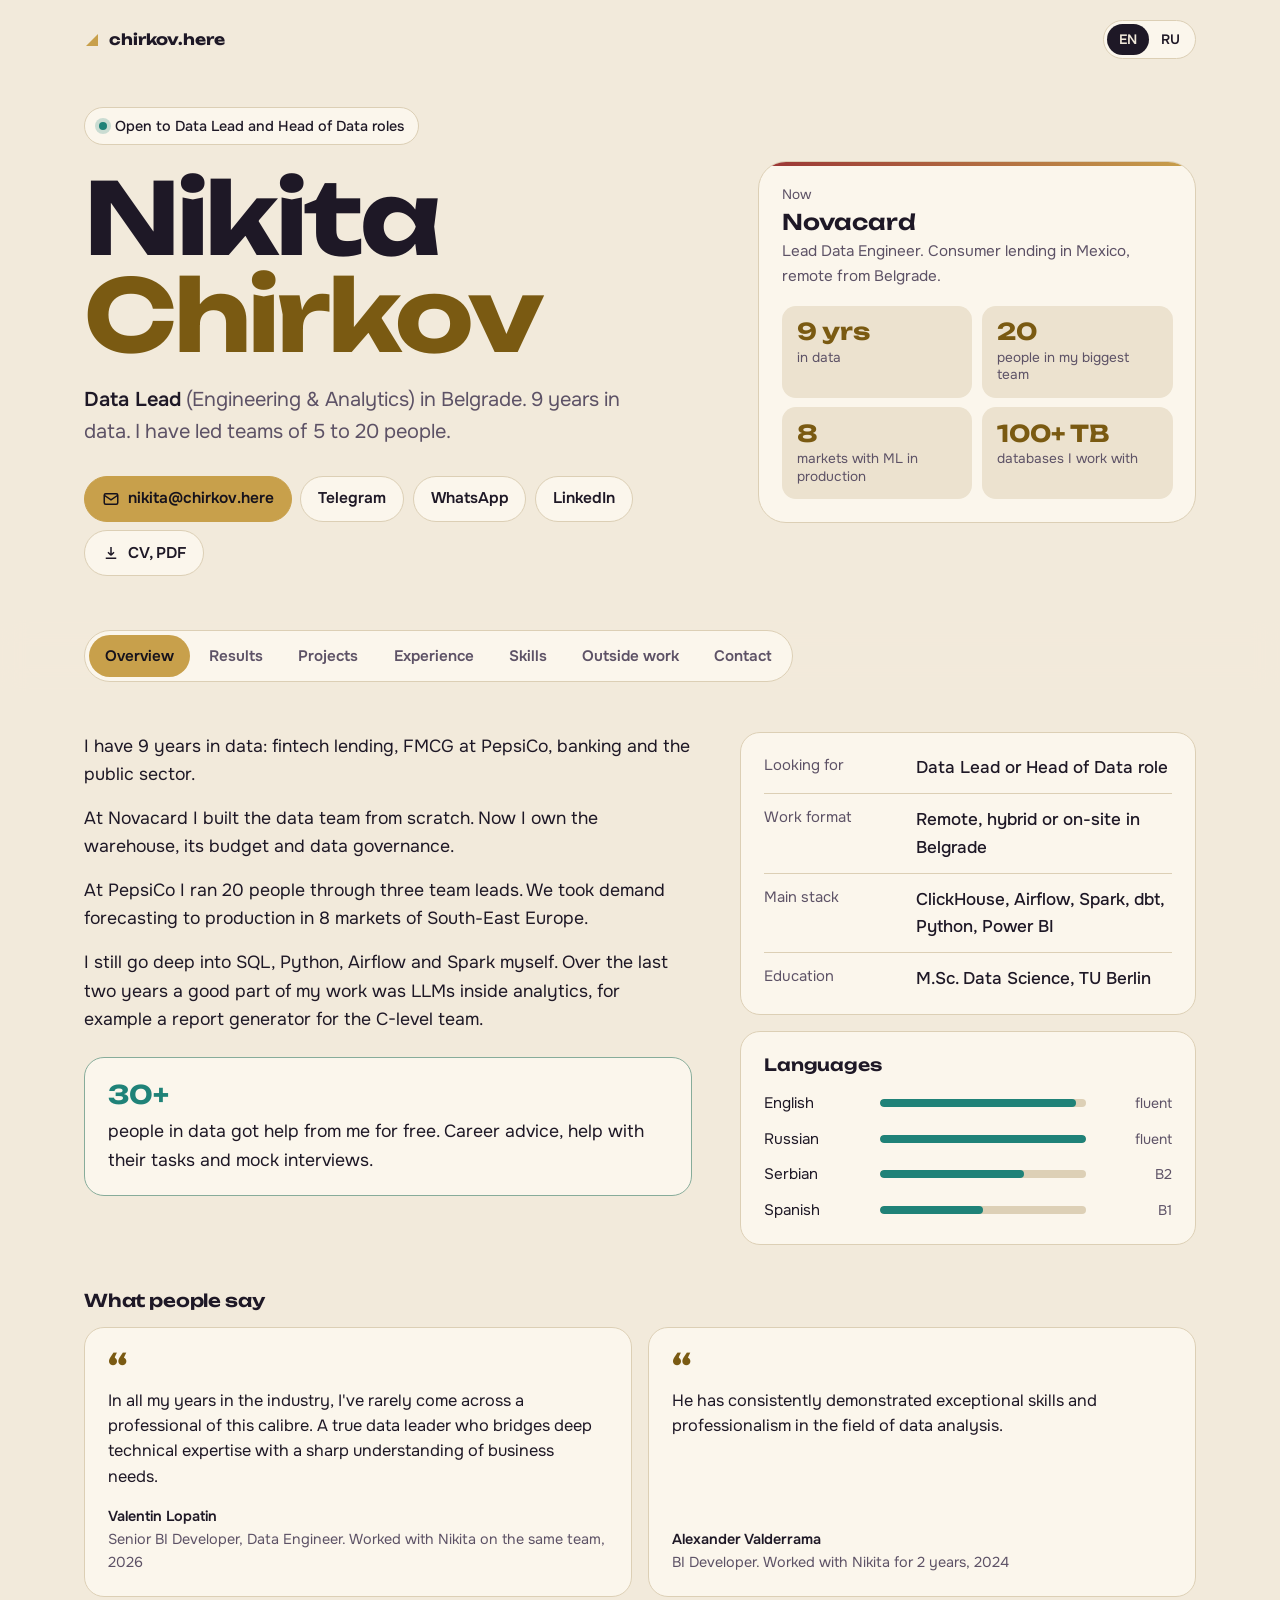
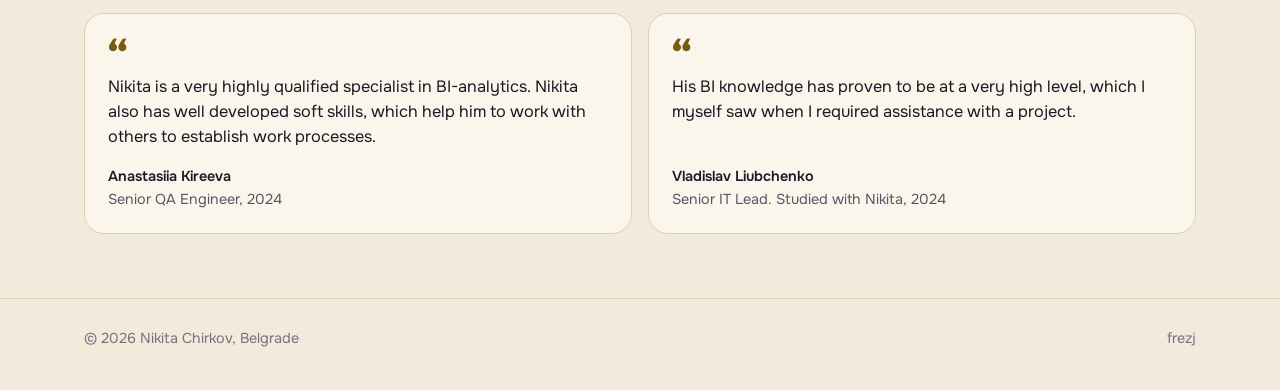
==== commit 42dd6b24: "Remove company names from results and projects, reword gym line Co-Authored-By: Claude Opus 5.5 <nor" ====
--- a/index.html
+++ b/index.html
@@ -90,7 +90,7 @@
         <p>I have 9 years in data: fintech lending, FMCG at PepsiCo, banking and the public sector.</p>
         <p>At Novacard I built the data team from scratch. Now I own the warehouse, its budget and data governance.</p>
         <p>At PepsiCo I ran 20 people through three team leads. We took demand forecasting to production in 8 markets of South-East Europe.</p>
-        <p>I still go deep into SQL, Python, Airflow and Spark myself. Over the last two years a good part of my work was LLMs inside analytics, for example a report generator for MoneyCat's C-level.</p>
+        <p>I still go deep into SQL, Python, Airflow and Spark myself. Over the last two years a good part of my work was LLMs inside analytics, for example a report generator for the C-level team.</p>
         <div class="card help">
           <b>30+</b>
           <p style="margin:.3rem 0 0">people in data got help from me for free. Career advice, help with their tasks and mock interviews.</p>
@@ -146,7 +146,7 @@
     <div class="grid2">
       <div class="card">
         <h3>Repayment rate in collections</h3>
-        <p class="where">Novacard. A 3-week mandate over collections. Company record.</p>
+        <p class="where">I ran collections for 3 weeks and changed the strategy. Company record.</p>
         <div class="bars" role="img" aria-label="From 51% to 85%">
           <span class="b" style="--w:51%"><i>51%</i></span>
           <span class="b after" style="--w:85%"><i>85%</i></span>
@@ -154,7 +154,7 @@
       </div>
       <div class="card">
         <h3>Executive reporting, time to prepare</h3>
-        <p class="where">PepsiCo. Same data format for all 8 markets.</p>
+        <p class="where">After automation. Same data format for all 8 markets.</p>
         <div class="bars" role="img" aria-label="From 3 days to 4 hours">
           <span class="b" style="--w:100%"><i>3 days</i></span>
           <span class="b after" style="--w:5.6%"><i>4 hours</i></span>
@@ -162,7 +162,7 @@
       </div>
       <div class="card">
         <h3>Warehouse infra costs</h3>
-        <p class="where">Novacard. DWH rebuilt on ClickHouse with Debezium CDC and Spark.</p>
+        <p class="where">After moving the DWH to ClickHouse with Debezium CDC and Spark.</p>
         <div class="bars" role="img" aria-label="Down 28%">
           <span class="b" style="--w:100%"><i>before</i></span>
           <span class="b after" style="--w:72%"><i>&minus;28%</i></span>
@@ -170,7 +170,7 @@
       </div>
       <div class="card">
         <h3>Data quality incidents</h3>
-        <p class="where">IT Department of Moscow Government. Automated metadata checks.</p>
+        <p class="where">After I automated metadata checks.</p>
         <div class="bars" role="img" aria-label="Down 60%">
           <span class="b" style="--w:100%"><i>before</i></span>
           <span class="b after" style="--w:40%"><i>&minus;60%</i></span>
@@ -180,16 +180,16 @@
     <h3 class="sub-h">More numbers</h3>
     <div class="card tablecard">
       <table class="nums">
-        <thead><tr><th scope="col">Number</th><th scope="col">What changed</th><th scope="col">Where</th></tr></thead>
+        <thead><tr><th scope="col">Number</th><th scope="col">What changed</th></tr></thead>
         <tbody>
-          <tr><td>~35%</td><td>Faster queries on the new warehouse</td><td>Novacard</td></tr>
-          <tr><td>48 h</td><td>Earlier warning on high-risk accounts than the manual check</td><td>Novacard</td></tr>
-          <tr><td>~30%</td><td>Lower operational costs, year over year, after automating manual pipelines</td><td>MoneyCat</td></tr>
-          <tr><td>~25%</td><td>Shorter feature time-to-market with a self-serve data layer</td><td>MoneyCat</td></tr>
-          <tr><td>+12%</td><td>Sell-out with the ML demand forecast. Shipment frequency +11%, supply costs &minus;3%</td><td>PepsiCo</td></tr>
-          <tr><td>~200 h</td><td>Analyst time saved per month by an automated data loader</td><td>Moscow Gov IT</td></tr>
-          <tr><td>~3x</td><td>Faster main BI pipeline</td><td>Moscow Gov IT</td></tr>
-          <tr><td>500+</td><td>People using the retail credit and risk data marts</td><td>VTB Bank</td></tr>
+          <tr><td>~35%</td><td>Faster queries on the new warehouse</td></tr>
+          <tr><td>48 h</td><td>Earlier warning on high-risk accounts than the manual check</td></tr>
+          <tr><td>~30%</td><td>Lower operational costs, year over year, after automating manual pipelines</td></tr>
+          <tr><td>~25%</td><td>Shorter feature time-to-market with a self-serve data layer</td></tr>
+          <tr><td>+12%</td><td>Sell-out with the ML demand forecast. Shipment frequency +11%, supply costs &minus;3%</td></tr>
+          <tr><td>~200 h</td><td>Analyst time saved per month by an automated data loader</td></tr>
+          <tr><td>~3x</td><td>Faster main BI pipeline</td></tr>
+          <tr><td>500+</td><td>People using the retail credit and risk data marts</td></tr>
         </tbody>
       </table>
     </div>
@@ -204,28 +204,24 @@
       <article class="card proj">
         <span class="k">LLM</span>
         <h3>Report generator</h3>
-        <p class="where">MoneyCat</p>
         <p>Builds reports for the C-level team with an LLM on top of the warehouse.</p>
         <div class="tags"><span class="tag">LLM</span><span class="tag">ClickHouse</span><span class="tag">Python</span></div>
       </article>
       <article class="card proj">
         <span class="k">LLM</span>
         <h3>AI analyst</h3>
-        <p class="where">Analytics with LLMs</p>
         <p>Answers questions about the data in plain language.</p>
         <div class="tags"><span class="tag">LLM</span><span class="tag">SQL</span><span class="tag">Python</span></div>
       </article>
       <article class="card proj">
         <span class="k">BI</span>
         <h3>Semantic layer generator</h3>
-        <p class="where">MoneyCat</p>
         <p>Reads the ClickHouse schema and builds a semantic layer for Superset.</p>
         <div class="tags"><span class="tag">ClickHouse</span><span class="tag">Superset</span><span class="tag">LLM</span></div>
       </article>
       <article class="card proj">
         <span class="k">DWH</span>
         <h3>New warehouse on ClickHouse</h3>
-        <p class="where">Novacard</p>
         <p>Debezium CDC and Spark. More than 10 sources load in near real time.</p>
         <p class="out">Queries ~35% faster, infra costs &minus;28%</p>
         <div class="tags"><span class="tag">ClickHouse</span><span class="tag">Debezium</span><span class="tag">Spark</span></div>
@@ -233,7 +229,6 @@
       <article class="card proj">
         <span class="k">ML</span>
         <h3>Demand forecast</h3>
-        <p class="where">PepsiCo</p>
         <p>ML forecast in production in 8 markets of South-East Europe.</p>
         <p class="out">Sell-out +12%, shipments +11%</p>
         <div class="tags"><span class="tag">Snowflake</span><span class="tag">Airflow</span><span class="tag">Power BI</span></div>
@@ -241,7 +236,6 @@
       <article class="card proj">
         <span class="k">ML</span>
         <h3>Anomaly detection in collections</h3>
-        <p class="where">Novacard</p>
         <p>Flags high-risk accounts before the manual check does.</p>
         <p class="out">About 48 hours earlier</p>
         <div class="tags"><span class="tag">Python</span><span class="tag">ClickHouse</span></div>
@@ -379,7 +373,7 @@
       <article class="card">
         <div class="ic" aria-hidden="true"><svg viewBox="0 0 24 24" fill="none" stroke="currentColor" stroke-width="2"><path d="M6 8v8M18 8v8M3 10v4M21 10v4M6 12h12"/></svg></div>
         <h3>Gym</h3>
-        <p class="muted" style="margin-top:.4rem">Started from zero. Two years later I benched 100 kg.</p>
+        <p class="muted" style="margin-top:.4rem">Started from zero. In two years I got to a 100 kg bench press.</p>
       </article>
       <article class="card">
         <div class="ic" aria-hidden="true"><svg viewBox="0 0 24 24" fill="none" stroke="currentColor" stroke-width="2"><path d="M12 2 21 7v10l-9 5-9-5V7z"/><path d="m12 2-5 9h10z"/><path d="M7 11l-4 6M17 11l4 6M7 11l5 11 5-11"/></svg></div>
--- a/style.css
+++ b/style.css
@@ -134,7 +134,6 @@
 .nums tr:last-child td{border-bottom:0}
 .nums th{color:var(--muted);font-weight:500;font-size:.85rem}
 .nums td:first-child{font:600 1rem var(--display);color:var(--gold-text);white-space:nowrap;width:7rem}
-.nums td:last-child{color:var(--muted);white-space:nowrap}
 .tablecard{padding:.5rem .85rem}
 
 /* projects */
@@ -217,7 +216,6 @@
   .job .body{padding:0 1.1rem 1.15rem}
   .skills .card{grid-template-columns:1fr;gap:.5rem}
   .facts div{grid-template-columns:1fr;gap:.2rem}
-  .nums td:last-child{white-space:normal}
   .stats{grid-template-columns:repeat(3,minmax(0,1fr))}
   .stats .tile{padding:.7rem}
   .stats .tile b{font-size:1.15rem}
@@ -226,3 +224,4 @@
 }
 @media (prefers-reduced-motion:reduce){*,*::before,*::after{animation:none!important;transition:none!important}}
 @media print{.tabs-wrap,.top .lang,.skip{display:none}.panel[hidden]{display:block!important}body{background:#fff;color:#000}}
+.proj h3{margin-bottom:.55rem}
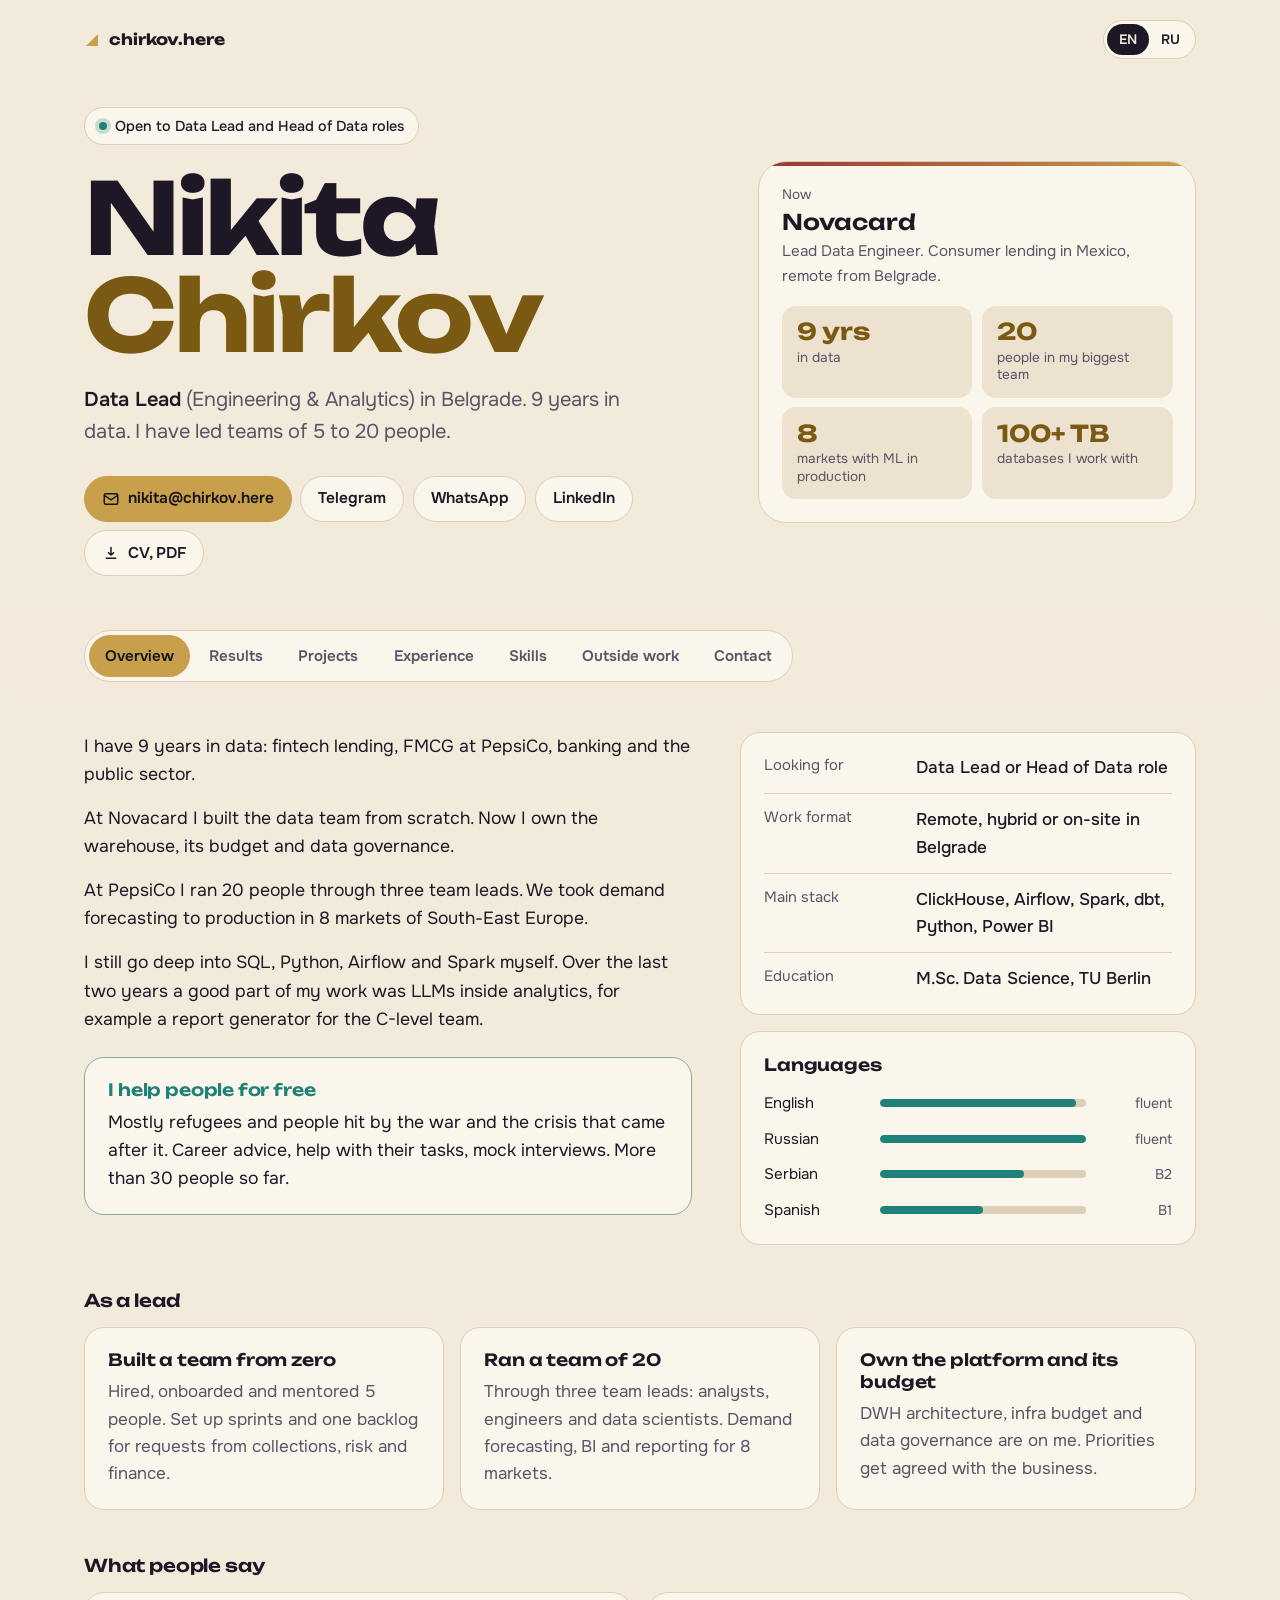
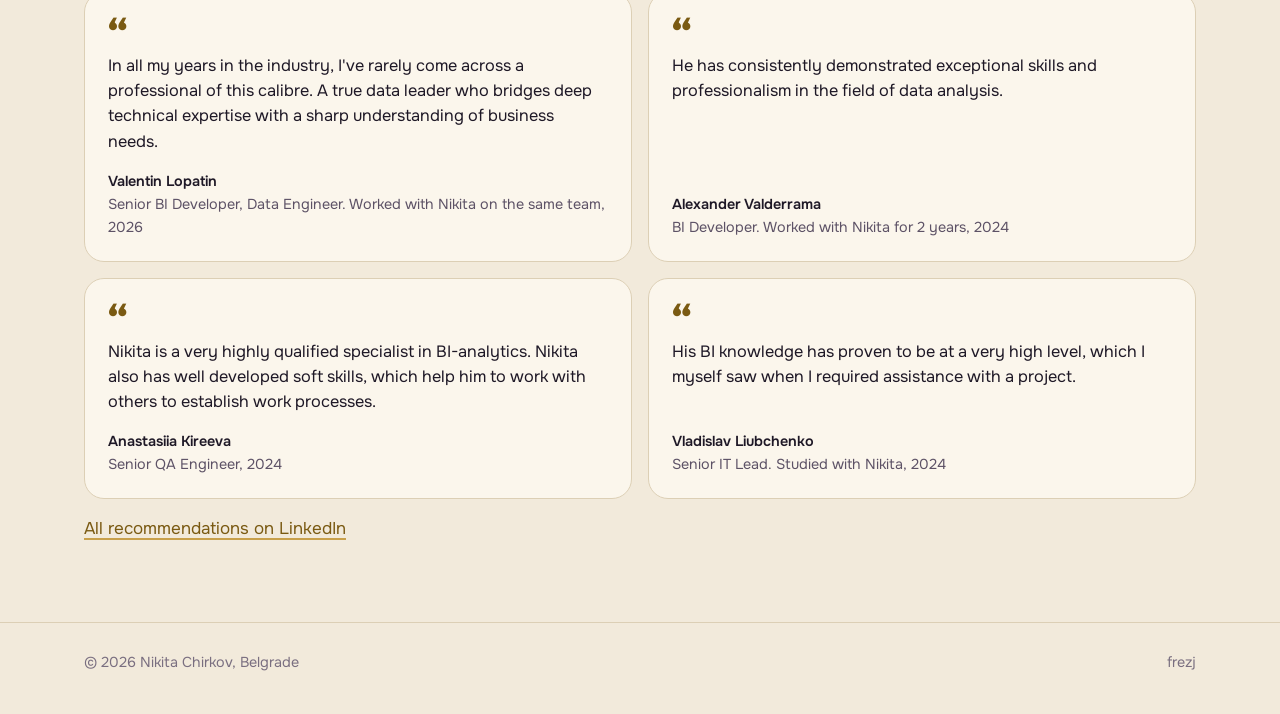
==== commit f02d7aa9: "Lead block, collections story, measurement note, recommendations link, date fix Co-Authored-By: Clau" ====
--- a/index.html
+++ b/index.html
@@ -92,8 +92,8 @@
         <p>At PepsiCo I ran 20 people through three team leads. We took demand forecasting to production in 8 markets of South-East Europe.</p>
         <p>I still go deep into SQL, Python, Airflow and Spark myself. Over the last two years a good part of my work was LLMs inside analytics, for example a report generator for the C-level team.</p>
         <div class="card help">
-          <b>30+</b>
-          <p style="margin:.3rem 0 0">people in data got help from me for free. Career advice, help with their tasks and mock interviews.</p>
+          <h3>I help people for free</h3>
+          <p style="margin:.4rem 0 0">Mostly refugees and people hit by the war and the crisis that came after it. Career advice, help with their tasks, mock interviews. More than 30 people so far.</p>
         </div>
       </div>
       <div class="side">
@@ -115,6 +115,13 @@
           </ul>
         </div>
       </div>
+    </div>
+
+    <h3 class="sub-h">As a lead</h3>
+    <div class="grid3 leadby">
+      <div class="card"><h3>Built a team from zero</h3><p>Hired, onboarded and mentored 5 people. Set up sprints and one backlog for requests from collections, risk and finance.</p></div>
+      <div class="card"><h3>Ran a team of 20</h3><p>Through three team leads: analysts, engineers and data scientists. Demand forecasting, BI and reporting for 8 markets.</p></div>
+      <div class="card"><h3>Own the platform and its budget</h3><p>DWH architecture, infra budget and data governance are on me. Priorities get agreed with the business.</p></div>
     </div>
 
     <h3 class="sub-h">What people say</h3>
@@ -136,6 +143,7 @@
         <figcaption><b>Vladislav Liubchenko</b>Senior IT Lead. Studied with Nikita, 2024</figcaption>
       </figure>
     </div>
+    <p class="more"><a href="https://www.linkedin.com/in/frezj/details/recommendations/" rel="me">All recommendations on LinkedIn</a></p>
   </div>
 </section>
 
@@ -193,6 +201,13 @@
         </tbody>
       </table>
     </div>
+    <p class="note">How it was measured: billing data, A/B tests and test cases. Speed comes from load tests. Savings come from finance reports and the actual drop in vendor invoices.</p>
+
+    <h3 class="sub-h">The collections story</h3>
+    <div class="card story">
+      <p>For three weeks I also ran collections. I changed the strategy: we moved to a personalized approach to debtors and used ML for the analysis.</p>
+      <p>The repayment rate went from 51% to 85%, a company record. To be fair, the low starting point helped too.</p>
+    </div>
   </div>
 </section>
 
@@ -210,7 +225,7 @@
       <article class="card proj">
         <span class="k">LLM</span>
         <h3>AI analyst</h3>
-        <p>Answers questions about the data in plain language.</p>
+        <p>Handles ad-hoc requests and answers questions about the data.</p>
         <div class="tags"><span class="tag">LLM</span><span class="tag">SQL</span><span class="tag">Python</span></div>
       </article>
       <article class="card proj">
@@ -298,7 +313,7 @@
         </div>
       </details>
       <details class="job">
-        <summary><span class="when">Jan 2021 – Oct 2022</span><h3>Chief Expert, Data and BI, IT Department of Moscow Government<span>Moscow, Russia.</span></h3><span class="chev" aria-hidden="true"><svg viewBox="0 0 14 14" fill="none" stroke="currentColor" stroke-width="2"><path d="m3 5 4 4 4-4"/></svg></span></summary>
+        <summary><span class="when">Jul 2021 – Oct 2022</span><h3>Chief Expert, Data and BI, IT Department of Moscow Government<span>Moscow, Russia.</span></h3><span class="chev" aria-hidden="true"><svg viewBox="0 0 14 14" fill="none" stroke="currentColor" stroke-width="2"><path d="m3 5 4 4 4-4"/></svg></span></summary>
         <div class="body">
           <ul>
             <li>Connected 15+ external systems. Wrote an automated data loader that saved analysts around 200 hours a month, and made the main BI pipeline about 3x faster.</li>
@@ -340,7 +355,7 @@
       <div class="card"><h3>Databases</h3><p class="chips"><span class="chip key">ClickHouse</span><span class="chip">PostgreSQL</span><span class="chip">Snowflake</span><span class="chip">MS SQL Server</span><span class="chip">Teradata</span></p></div>
       <div class="card"><h3>DWH</h3><p class="chips"><span class="chip">Data modelling</span><span class="chip">Schema design</span><span class="chip">Data quality</span><span class="chip">DWH migration</span></p></div>
       <div class="card"><h3>BI</h3><p class="chips"><span class="chip key">Power BI</span><span class="chip">Superset</span><span class="chip">Grafana</span><span class="chip">Tableau</span><span class="chip">Oracle BI</span></p></div>
-      <div class="card"><h3>Languages</h3><p class="chips"><span class="chip key">SQL</span><span class="chip key">Python</span><span class="chip">pandas</span><span class="chip">NumPy</span><span class="chip">scikit-learn</span><span class="chip">Bash</span></p></div>
+      <div class="card"><h3>Programming</h3><p class="chips"><span class="chip key">SQL</span><span class="chip key">Python</span><span class="chip">pandas</span><span class="chip">NumPy</span><span class="chip">scikit-learn</span><span class="chip">Bash</span></p></div>
       <div class="card"><h3>ML and LLM</h3><p class="chips"><span class="chip">Demand forecasting</span><span class="chip">Anomaly detection</span><span class="chip">A/B testing</span><span class="chip">LLM apps and agents</span></p></div>
       <div class="card"><h3>Management</h3><p class="chips"><span class="chip">Hiring and onboarding</span><span class="chip">Sprint planning</span><span class="chip">Data governance</span><span class="chip">Infra budget</span><span class="chip">OKRs</span><span class="chip">Work with C-level</span></p></div>
     </div>
@@ -362,13 +377,9 @@
         <div class="ic" aria-hidden="true"><svg viewBox="0 0 24 24" fill="none" stroke="currentColor" stroke-width="2"><circle cx="12" cy="12" r="8"/><circle cx="12" cy="12" r="3"/><path d="M12 2v4M12 18v4M2 12h4M18 12h4"/></svg></div>
         <p class="muted" style="margin:0">Airsoft</p>
         <h3>Team Osaka</h3>
-        <p>I played airsoft for 5 years in Russia. I founded Osaka and led it as first among equals. Tactics, training, people, gear, all of it.</p>
-        <p>We won tournaments and took first places at exhibitions. I don't play now.</p>
-        <div class="stats">
-          <div class="tile"><b>5</b><span>people at the start</span></div>
-          <div class="tile"><b>50</b><span>people at the peak</span></div>
-          <div class="tile"><b>5 yrs</b><span>in the game</span></div>
-        </div>
+        <p>For five years in Russia airsoft was my big hobby. I started a team called Osaka. At the start we were five people. At our biggest we were fifty.</p>
+        <p>I was first among equals, so I did a bit of everything: tactics, training, gear and people.</p>
+        <p>We won tournaments and took first places at exhibitions. I don't play anymore.</p>
       </article>
       <article class="card">
         <div class="ic" aria-hidden="true"><svg viewBox="0 0 24 24" fill="none" stroke="currentColor" stroke-width="2"><path d="M6 8v8M18 8v8M3 10v4M21 10v4M6 12h12"/></svg></div>
--- a/style.css
+++ b/style.css
@@ -225,3 +225,13 @@
 @media (prefers-reduced-motion:reduce){*,*::before,*::after{animation:none!important;transition:none!important}}
 @media print{.tabs-wrap,.top .lang,.skip{display:none}.panel[hidden]{display:block!important}body{background:#fff;color:#000}}
 .proj h3{margin-bottom:.55rem}
+.help h3{color:var(--arcane)}
+.leadby .card h3{margin-bottom:.45rem}
+.leadby .card p{color:var(--muted);margin:0}
+.more{margin-top:1rem}
+.more a,.note a{color:var(--gold-text)}
+.note{color:var(--soft);font-size:.92rem;max-width:46rem;margin-top:1rem}
+.story{max-width:46rem;border-left:4px solid var(--crimson)}
+.story p{margin:0}
+.story p+p{margin-top:.6rem}
+.life .big{grid-row:span 2}
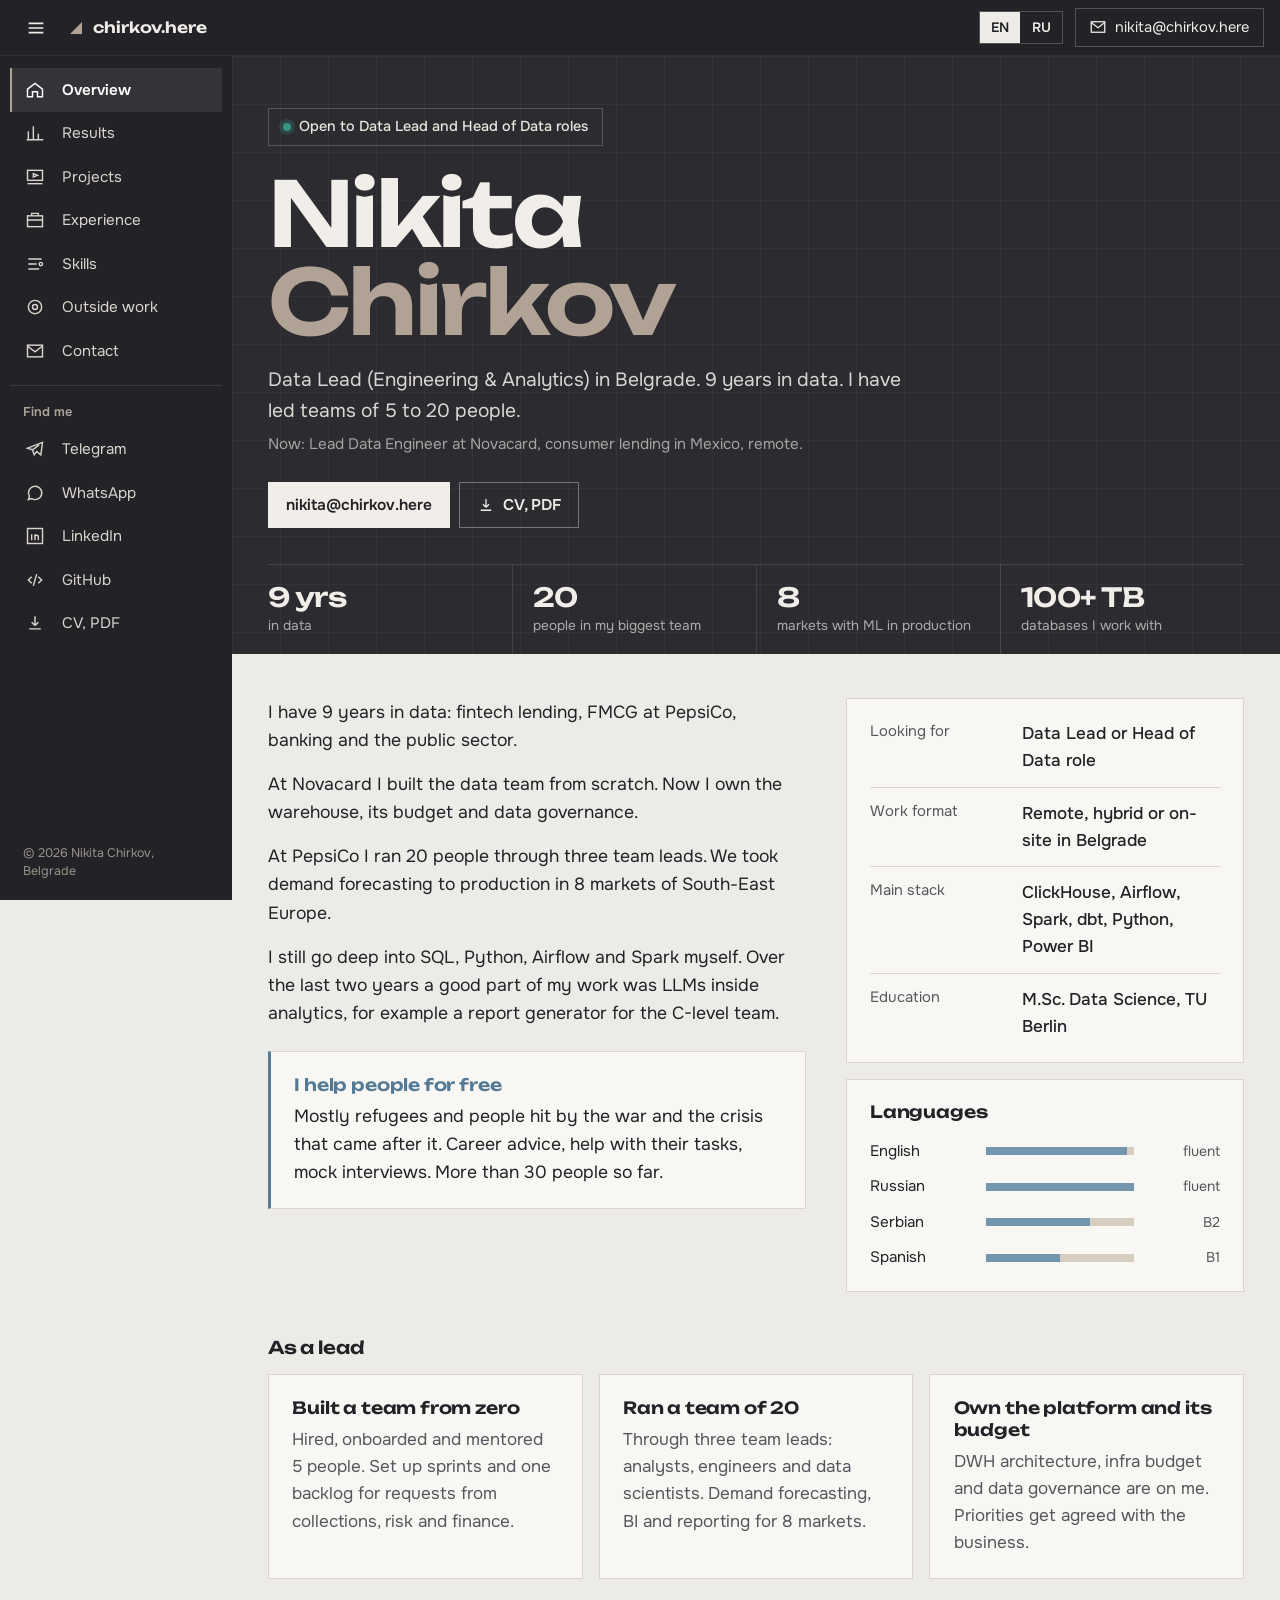
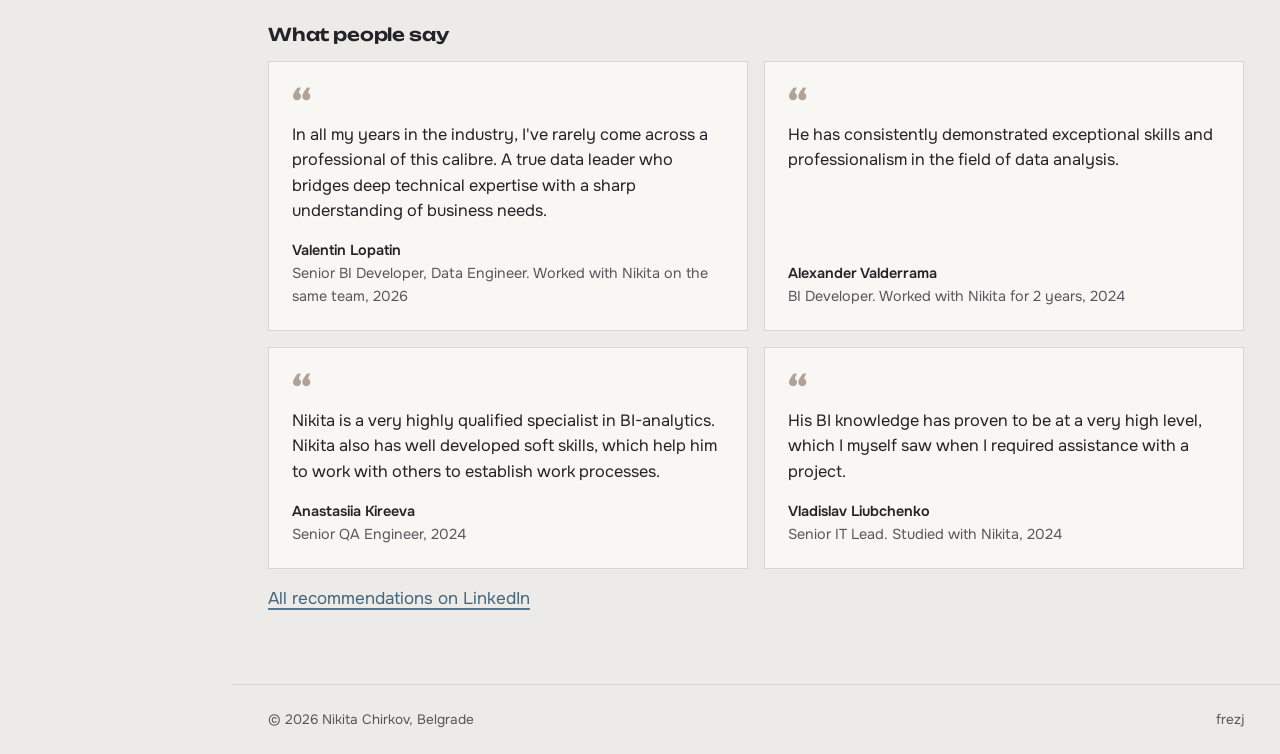
==== commit e5523f00: "Make hybrid design the main site, new WhatsApp link, new OG and favicon Co-Authored-By: Claude Opus " ====
--- a/index.html
+++ b/index.html
@@ -20,7 +20,7 @@
 <meta property="og:image:height" content="630">
 <meta name="twitter:card" content="summary_large_image">
 <link rel="icon" href="/favicon.svg" type="image/svg+xml">
-<meta name="theme-color" content="#16121c">
+<meta name="theme-color" content="#232226">
 <link rel="preload" href="/fonts/unbounded-latin-wght-normal.woff2" as="font" type="font/woff2" crossorigin>
 <link rel="preload" href="/fonts/onest-latin-wght-normal.woff2" as="font" type="font/woff2" crossorigin>
 <link rel="stylesheet" href="/style.css">
@@ -31,58 +31,73 @@
 </head>
 <body>
 <a class="skip" href="#main">Skip to content</a>
-
-<header class="wrap top">
-  <a class="mark" href="/" aria-label="Nikita Chirkov, home">
-    <svg viewBox="0 0 16 16" aria-hidden="true"><path d="M2 14 14 2v12z" fill="#c8a04b"/></svg>
-    chirkov.here
-  </a>
-  <nav class="lang" aria-label="Language"><span aria-current="page">EN</span><a href="/ru/" hreflang="ru" lang="ru">RU</a></nav>
+<header class="topbar">
+  <button class="burger" type="button" aria-label="Menu" aria-controls="side" aria-expanded="false"><svg viewBox="0 0 24 24" fill="none" stroke="currentColor" stroke-width="1.8" aria-hidden="true"><path d="M4 7h16M4 12h16M4 17h16"/></svg></button>
+  <a class="mark" href="/"><svg viewBox="0 0 16 16" aria-hidden="true"><path d="M2 14 14 2v12z" fill="#b1a296"/></svg>chirkov.here</a>
+  <div class="tb-right">
+    <nav class="lang" aria-label="Language"><span aria-current="page">EN</span><a href="/ru/" hreflang="ru" lang="ru">RU</a></nav>
+    <a class="tb-mail" href="mailto:nikita@chirkov.here"><svg viewBox="0 0 24 24" fill="none" stroke="currentColor" stroke-width="1.7" aria-hidden="true"><rect x="3" y="5" width="18" height="14"/><path d="m3 6 9 7 9-7"/></svg><span>nikita@chirkov.here</span></a>
+  </div>
 </header>
 
+<aside class="nav-side" id="side">
+  <nav aria-label="Sections">
+    <ul class="side-nav">
+      <li><a href="#overview" data-tab="overview"><svg viewBox="0 0 24 24" fill="none" stroke="currentColor" stroke-width="1.7" aria-hidden="true"><path d="M3 11 12 4l9 7v9h-6v-6H9v6H3z"/></svg><span>Overview</span></a></li>
+      <li><a href="#results" data-tab="results"><svg viewBox="0 0 24 24" fill="none" stroke="currentColor" stroke-width="1.7" aria-hidden="true"><path d="M4 20V10M10 20V4M16 20v-7M22 20H2"/></svg><span>Results</span></a></li>
+      <li><a href="#projects" data-tab="projects"><svg viewBox="0 0 24 24" fill="none" stroke="currentColor" stroke-width="1.7" aria-hidden="true"><rect x="3" y="4" width="18" height="12"/><path d="m10 8 5 2-5 2z"/><path d="M3 20h18"/></svg><span>Projects</span></a></li>
+      <li><a href="#experience" data-tab="experience"><svg viewBox="0 0 24 24" fill="none" stroke="currentColor" stroke-width="1.7" aria-hidden="true"><rect x="3" y="7" width="18" height="13"/><path d="M8 7V4h8v3M3 12h18"/></svg><span>Experience</span></a></li>
+      <li><a href="#skills" data-tab="skills"><svg viewBox="0 0 24 24" fill="none" stroke="currentColor" stroke-width="1.7" aria-hidden="true"><path d="M4 6h16M4 12h10M4 18h13"/><circle cx="19" cy="12" r="2"/></svg><span>Skills</span></a></li>
+      <li><a href="#life" data-tab="life"><svg viewBox="0 0 24 24" fill="none" stroke="currentColor" stroke-width="1.7" aria-hidden="true"><circle cx="12" cy="12" r="8"/><circle cx="12" cy="12" r="3"/></svg><span>Outside work</span></a></li>
+      <li><a href="#contact" data-tab="contact"><svg viewBox="0 0 24 24" fill="none" stroke="currentColor" stroke-width="1.7" aria-hidden="true"><rect x="3" y="5" width="18" height="14"/><path d="m3 6 9 7 9-7"/></svg><span>Contact</span></a></li>
+    </ul>
+  </nav>
+  <p class="side-h">Find me</p>
+  <ul class="side-links">
+      <li><a href="https://t.me/frezj" rel="me"><svg viewBox="0 0 24 24" fill="none" stroke="currentColor" stroke-width="1.7" aria-hidden="true"><path d="m21 4-18 7 6 2 2 6 3-4 5 4z"/><path d="m9 13 8-6"/></svg><span>Telegram</span></a></li>
+      <li><a href="https://wa.me/message/LMW3CULQNP33F1"><svg viewBox="0 0 24 24" fill="none" stroke="currentColor" stroke-width="1.7" aria-hidden="true"><path d="M4 20l1.3-4A8 8 0 1 1 8 18.7z"/></svg><span>WhatsApp</span></a></li>
+      <li><a href="https://www.linkedin.com/in/frezj" rel="me"><svg viewBox="0 0 24 24" fill="none" stroke="currentColor" stroke-width="1.7" aria-hidden="true"><rect x="3" y="3" width="18" height="18"/><path d="M8 10v7M8 7v.01M12 17v-4a2 2 0 0 1 4 0v4M12 10v7"/></svg><span>LinkedIn</span></a></li>
+      <li><a href="https://github.com/frezj" rel="me"><svg viewBox="0 0 24 24" fill="none" stroke="currentColor" stroke-width="1.7" aria-hidden="true"><path d="m8 8-4 4 4 4M16 8l4 4-4 4M14 5l-4 14"/></svg><span>GitHub</span></a></li>
+      <li><a href="/Nikita_Chirkov_CV.pdf" download><svg viewBox="0 0 24 24" fill="none" stroke="currentColor" stroke-width="1.7" aria-hidden="true"><path d="M12 4v11m0 0-4-4m4 4 4-4M5 19h14"/></svg><span>CV, PDF</span></a></li>
+  </ul>
+  <p class="side-foot">&copy; 2026 Nikita Chirkov, Belgrade</p>
+</aside>
+<div class="scrim" hidden></div>
+
 <main id="main">
-<section class="wrap hero">
-  <div>
-    <p class="open"><i aria-hidden="true"></i>Open to Data Lead and Head of Data roles</p>
-    <h1 class="name"><span>Nikita</span><span class="tail">Chirkov</span></h1>
-    <p class="role"><b>Data Lead</b> (Engineering &amp; Analytics) in Belgrade. 9 years in data. I have led teams of 5 to 20 people.</p>
-    <div class="cta">
-      <a class="btn main" href="mailto:nikita@chirkov.here"><svg viewBox="0 0 24 24" fill="none" stroke="currentColor" stroke-width="2" aria-hidden="true"><rect x="3" y="5" width="18" height="14" rx="2"/><path d="m3 7 9 6 9-6"/></svg>nikita@chirkov.here</a>
-      <a class="btn" href="https://t.me/frezj" rel="me">Telegram</a>
-      <a class="btn" href="https://wa.me/data_head">WhatsApp</a>
-      <a class="btn" href="https://www.linkedin.com/in/frezj" rel="me">LinkedIn</a>
-      <a class="btn" href="/Nikita_Chirkov_CV.pdf" download><svg viewBox="0 0 24 24" fill="none" stroke="currentColor" stroke-width="2" aria-hidden="true"><path d="M12 4v11m0 0-4-4m4 4 4-4M5 19h14"/></svg>CV, PDF</a>
-    </div>
-  </div>
-  <aside class="wallet" aria-label="Now and key numbers">
-    <p class="lbl">Now</p>
-    <p class="co">Novacard</p>
-    <p class="sub">Lead Data Engineer. Consumer lending in Mexico, remote from Belgrade.</p>
-    <div class="tiles">
-      <div class="tile"><b>9 yrs</b><span>in data</span></div>
-      <div class="tile"><b>20</b><span>people in my biggest team</span></div>
-      <div class="tile"><b>8</b><span>markets with ML in production</span></div>
-      <div class="tile"><b>100+ TB</b><span>databases I work with</span></div>
-    </div>
-  </aside>
-</section>
-
-<div class="tabs-wrap">
-  <div class="wrap">
-    <div class="tabbar" role="tablist" aria-label="Sections">
-      <button class="tab" role="tab" id="t-overview" data-tab="overview" aria-controls="overview-panel" aria-selected="true">Overview</button>
-      <button class="tab" role="tab" id="t-results" data-tab="results" aria-controls="results-panel" aria-selected="false" tabindex="-1">Results</button>
-      <button class="tab" role="tab" id="t-projects" data-tab="projects" aria-controls="projects-panel" aria-selected="false" tabindex="-1">Projects</button>
-      <button class="tab" role="tab" id="t-experience" data-tab="experience" aria-controls="experience-panel" aria-selected="false" tabindex="-1">Experience</button>
-      <button class="tab" role="tab" id="t-skills" data-tab="skills" aria-controls="skills-panel" aria-selected="false" tabindex="-1">Skills</button>
-      <button class="tab" role="tab" id="t-life" data-tab="life" aria-controls="life-panel" aria-selected="false" tabindex="-1">Outside work</button>
-      <button class="tab" role="tab" id="t-contact" data-tab="contact" aria-controls="contact-panel" aria-selected="false" tabindex="-1">Contact</button>
-      <span class="tab-ind" aria-hidden="true"></span>
-    </div>
-  </div>
-</div>
-
-<section class="panel" id="overview-panel" role="tabpanel" aria-labelledby="t-overview">
+  <section class="banner">
+    <div class="wrap banner-grid">
+    <div class="banner-in">
+      <p class="open"><i aria-hidden="true"></i>Open to Data Lead and Head of Data roles</p>
+      <h1 class="name"><span>Nikita</span><span class="tail">Chirkov</span></h1>
+      <p class="role">Data Lead (Engineering &amp; Analytics) in Belgrade. 9 years in data. I have led teams of 5 to 20 people.</p>
+      <p class="now">Now: Lead Data Engineer at Novacard, consumer lending in Mexico, remote.</p>
+      <div class="cta">
+        <a class="btn main" href="mailto:nikita@chirkov.here">nikita@chirkov.here</a>
+        <a class="btn ghost" href="/Nikita_Chirkov_CV.pdf" download><svg viewBox="0 0 24 24" fill="none" stroke="currentColor" stroke-width="1.7" aria-hidden="true"><path d="M12 4v11m0 0-4-4m4 4 4-4M5 19h14"/></svg>CV, PDF</a>
+      </div>
+    </div>
+    <dl class="hstats">
+      <div><dt>9 yrs</dt><dd>in data</dd></div>
+      <div><dt>20</dt><dd>people in my biggest team</dd></div>
+      <div><dt>8</dt><dd>markets with ML in production</dd></div>
+      <div><dt>100+ TB</dt><dd>databases I work with</dd></div>
+    </dl>
+    </div>
+  </section>
+
+  <nav class="secnav" aria-label="Sections">
+    <a href="#overview" data-tab="overview">Overview</a>
+    <a href="#results" data-tab="results">Results</a>
+    <a href="#projects" data-tab="projects">Projects</a>
+    <a href="#experience" data-tab="experience">Experience</a>
+    <a href="#skills" data-tab="skills">Skills</a>
+    <a href="#life" data-tab="life">Outside work</a>
+    <a href="#contact" data-tab="contact">Contact</a>
+  </nav>
+
+  <div class="panels">
+<section class="panel" id="overview-panel">
   <div class="wrap">
     <div class="ov">
       <div class="about">
@@ -147,7 +162,7 @@
   </div>
 </section>
 
-<section class="panel" id="results-panel" role="tabpanel" aria-labelledby="t-results">
+<section class="panel" id="results-panel">
   <div class="wrap">
     <h2 class="ph">Results</h2>
     <p class="lead">Things that moved because of my work. Bars are to scale.</p>
@@ -185,6 +200,8 @@
         </div>
       </div>
     </div>
+    <div class="res-bottom">
+    <div class="res-nums">
     <h3 class="sub-h">More numbers</h3>
     <div class="card tablecard">
       <table class="nums">
@@ -202,16 +219,19 @@
       </table>
     </div>
     <p class="note">How it was measured: billing data, A/B tests and test cases. Speed comes from load tests. Savings come from finance reports and the actual drop in vendor invoices.</p>
-
+    </div>
+    <div class="res-story">
     <h3 class="sub-h">The collections story</h3>
     <div class="card story">
       <p>For three weeks I also ran collections. I changed the strategy: we moved to a personalized approach to debtors and used ML for the analysis.</p>
       <p>The repayment rate went from 51% to 85%, a company record. To be fair, the low starting point helped too.</p>
     </div>
-  </div>
-</section>
-
-<section class="panel" id="projects-panel" role="tabpanel" aria-labelledby="t-projects">
+    </div>
+    </div>
+  </div>
+</section>
+
+<section class="panel" id="projects-panel">
   <div class="wrap">
     <h2 class="ph">Projects</h2>
     <p class="lead">What I built. Each of these runs on databases with 50+ tables and over 100 TB of data.</p>
@@ -259,7 +279,7 @@
   </div>
 </section>
 
-<section class="panel" id="experience-panel" role="tabpanel" aria-labelledby="t-experience">
+<section class="panel" id="experience-panel">
   <div class="wrap">
     <h2 class="ph">Experience</h2>
     <p class="lead">Open a role to see what I did there.</p>
@@ -346,7 +366,7 @@
   </div>
 </section>
 
-<section class="panel" id="skills-panel" role="tabpanel" aria-labelledby="t-skills">
+<section class="panel" id="skills-panel">
   <div class="wrap">
     <h2 class="ph">Skills</h2>
     <p class="lead">What I use day to day. Highlighted ones I use most.</p>
@@ -368,7 +388,7 @@
   </div>
 </section>
 
-<section class="panel" id="life-panel" role="tabpanel" aria-labelledby="t-life">
+<section class="panel" id="life-panel">
   <div class="wrap">
     <h2 class="ph">Outside work</h2>
     <p class="lead">What I do when I am not working with data.</p>
@@ -414,7 +434,7 @@
   </div>
 </section>
 
-<section class="panel" id="contact-panel" role="tabpanel" aria-labelledby="t-contact">
+<section class="panel" id="contact-panel">
   <div class="wrap contact">
     <div>
       <h2 class="ph">Contact</h2>
@@ -424,20 +444,16 @@
     </div>
     <ul class="links">
       <li><a href="https://t.me/frezj" rel="me">Telegram <small>@frezj</small></a></li>
-      <li><a href="https://wa.me/data_head">WhatsApp <small>@data_head</small></a></li>
+      <li><a href="https://wa.me/message/LMW3CULQNP33F1">WhatsApp <small>message me</small></a></li>
       <li><a href="https://www.linkedin.com/in/frezj" rel="me">LinkedIn <small>linkedin.com/in/frezj</small></a></li>
       <li><a href="https://github.com/frezj" rel="me">GitHub <small>github.com/frezj</small></a></li>
       <li><a href="/ru/" hreflang="ru" lang="ru">По-русски <small>chirkov.here/ru</small></a></li>
     </ul>
   </div>
 </section>
+  </div>
+
+  <footer class="foot"><span>&copy; 2026 Nikita Chirkov, Belgrade</span><span>frezj</span></footer>
 </main>
-
-<footer>
-  <div class="wrap">
-    <span>&copy; 2026 Nikita Chirkov, Belgrade</span>
-    <span>frezj</span>
-  </div>
-</footer>
 </body>
 </html>
--- a/style.css
+++ b/style.css
@@ -4,20 +4,15 @@
 @font-face{font-family:"Onest";font-style:normal;font-display:swap;font-weight:100 900;src:url(/fonts/onest-cyrillic-wght-normal.woff2) format("woff2");unicode-range:U+0301,U+0400-045F,U+0490-0491,U+04B0-04B1,U+2116}
 
 :root{
-  --bg:#16121c;--bg2:#211a2a;--bg3:#2b2236;--line:#372c43;
-  --ink:#eadfc8;--muted:#a99db2;--soft:#7d7088;
-  --gold:#c8a04b;--gold-text:#d6b263;--on-gold:#16121c;
-  --arcane:#4fc1b5;--crimson:#a33d3d;--before:#3a2f45;
+  --bg:#ecebe7;--bg2:#f8f7f4;--bg3:#efeeea;--line:#d9d6cf;
+  --ink:#232226;--muted:#57565c;--soft:#67666c;
+  --gold:#557a95;--gold-text:#44647c;--on-gold:#ffffff;
+  --arcane:#557a95;--crimson:#b1a296;--before:#d6cec1;
+  --graph:#232226;--graph2:#2c2b30;--steel:#7395ae;--deep:#557a95;--sand:#b1a296;--teal:#379683;
   --display:"Unbounded",system-ui,sans-serif;
   --text:"Onest",system-ui,-apple-system,"Segoe UI",Roboto,sans-serif;
-  --wrap:72rem;--r:20px;--r-sm:14px;
-  color-scheme:dark light;
-}
-@media (prefers-color-scheme:light){
-  :root{--bg:#f2eadb;--bg2:#fbf6ec;--bg3:#ece2cf;--line:#dccfb5;
-  --ink:#1e1826;--muted:#5d5266;--soft:#7a6f80;
-  --gold:#c8a04b;--gold-text:#7a5a12;--on-gold:#16121c;
-  --arcane:#1f8278;--crimson:#9a3535;--before:#ddd0b6}
+  --wrap:78rem;--r:0;--r-sm:0;--side:232px;--top:56px;--pad:2.25rem;
+  color-scheme:light;
 }
 *{box-sizing:border-box}
 html{-webkit-text-size-adjust:100%;scroll-padding-top:5.5rem}
@@ -84,7 +79,7 @@
 .ph{display:flex;align-items:center;gap:.7rem;font-size:clamp(1.45rem,3vw,2rem);margin-bottom:.5rem}
 .ph::before{content:"";width:.55rem;height:.55rem;background:var(--gold);transform:rotate(45deg);flex:none}
 .lead{color:var(--muted);max-width:42rem;margin-bottom:1.75rem}
-.js .panel.in .wrap{animation:rise .35s ease both}
+
 @keyframes rise{from{opacity:0;transform:translateY(8px)}}
 .card{background:var(--bg2);border:1px solid var(--line);border-radius:var(--r);padding:1.35rem 1.45rem}
 .card h3{font-size:1.05rem;line-height:1.3}
@@ -235,3 +230,150 @@
 .story p{margin:0}
 .story p+p{margin-top:.6rem}
 .life .big{grid-row:span 2}
+
+/* ===== hybrid shell ===== */
+*{border-radius:0!important}
+.open i{border-radius:50%!important}
+body{background:var(--bg);padding-top:var(--top)}
+.wrap{max-width:var(--wrap);margin:0 auto;padding-left:var(--pad);padding-right:var(--pad)}
+:focus-visible{outline:2px solid var(--deep);outline-offset:2px}
+
+.topbar{position:fixed;inset:0 0 auto 0;height:var(--top);z-index:30;display:flex;align-items:center;gap:.75rem;padding:0 1rem;background:var(--graph);color:#efece7;border-bottom:1px solid rgba(255,255,255,.06)}
+.burger{width:40px;height:40px;display:grid;place-items:center;background:none;border:0;color:inherit;cursor:pointer}
+.burger:hover{background:rgba(255,255,255,.08)}
+.burger svg{width:22px;height:22px}
+.topbar .mark{color:#efece7;font:600 .95rem var(--display);letter-spacing:.01em}
+.tb-right{margin-left:auto;display:flex;align-items:center;gap:.75rem}
+.topbar .lang{background:transparent;border:1px solid rgba(255,255,255,.22);padding:0}
+.topbar .lang a,.topbar .lang span{padding:.32rem .7rem;color:#efece7}
+.topbar .lang [aria-current]{background:#efece7;color:var(--graph)}
+.tb-mail{display:inline-flex;align-items:center;gap:.5rem;padding:.45rem .85rem;border:1px solid rgba(255,255,255,.22);text-decoration:none;font-size:.92rem;color:#efece7}
+.tb-mail:hover{background:#efece7;color:var(--graph)}
+.tb-mail svg{width:18px;height:18px}
+
+.nav-side{position:fixed;top:var(--top);bottom:0;left:0;width:var(--side);z-index:25;background:var(--graph);color:#d9d5ce;overflow-y:auto;padding:.75rem .6rem 1.25rem;display:flex;flex-direction:column}
+.nav-side ul{list-style:none;margin:0;padding:0}
+.nav-side a{display:flex;align-items:center;gap:1.05rem;padding:.6rem .85rem;text-decoration:none;color:#d9d5ce;font-size:.95rem;border-left:2px solid transparent}
+.nav-side a:hover{background:rgba(255,255,255,.06);color:#fff}
+.nav-side a[aria-current]{background:rgba(255,255,255,.08);border-left-color:var(--sand);color:#fff;font-weight:600}
+.nav-side svg{width:20px;height:20px;flex:none}
+.side-nav{padding-bottom:.75rem!important;border-bottom:1px solid rgba(255,255,255,.1)!important}
+.side-h{margin:1rem .85rem .35rem;font-size:.8rem;color:#a9a49c;font-weight:600}
+.side-foot{margin:auto .85rem 0;padding-top:1.5rem;font-size:.78rem;color:#97928a;line-height:1.45}
+.scrim{position:fixed;inset:var(--top) 0 0 0;background:rgba(20,19,22,.5);z-index:24}
+main{margin-left:var(--side)}
+body.mini .nav-side{width:76px}
+body.mini .nav-side a{flex-direction:column;gap:.3rem;font-size:.66rem;padding:.75rem .2rem;text-align:center;border-left:0}
+body.mini .nav-side a span{max-width:100%;overflow:hidden;text-overflow:ellipsis;white-space:nowrap}
+body.mini .side-h,body.mini .side-foot,body.mini .side-links{display:none}
+body.mini main{margin-left:76px}
+
+/* hero */
+.banner{background:var(--graph2);color:#f1eee9;background-image:linear-gradient(rgba(255,255,255,.035) 1px,transparent 1px),linear-gradient(90deg,rgba(255,255,255,.035) 1px,transparent 1px);background-size:48px 48px}
+.banner-grid{padding-top:3.25rem;padding-bottom:0}
+.banner-in{padding-bottom:2.25rem}
+.banner .open{background:transparent;border:1px solid rgba(255,255,255,.2);color:#e9e5df}
+.banner .open i{background:var(--teal);box-shadow:0 0 0 4px rgba(55,150,131,.22)}
+.banner .name{font:600 clamp(2.6rem,7vw,6.4rem)/.98 var(--display);letter-spacing:-.03em;margin:0}
+.banner .name span{display:block}
+.banner .name .tail{color:var(--sand)}
+.banner .role{color:rgba(241,238,233,.88);font-size:clamp(1.05rem,1.6vw,1.2rem);max-width:40rem;margin:1.25rem 0 .35rem}
+.banner .now{color:rgba(241,238,233,.62);font-size:.95rem;margin:0 0 1.6rem}
+.banner .cta{display:flex;flex-wrap:wrap;gap:.6rem;margin:0}
+.banner .btn.main{background:#f1eee9;border-color:#f1eee9;color:var(--graph)}
+.banner .btn.main:hover{background:var(--sand);border-color:var(--sand);color:var(--graph)}
+.banner .btn.ghost{background:transparent;border:1px solid rgba(255,255,255,.35);color:#f1eee9}
+.banner .btn.ghost:hover{background:rgba(255,255,255,.08)}
+.hstats{display:grid;grid-template-columns:repeat(4,minmax(0,1fr));margin:0;border-top:1px solid rgba(255,255,255,.12)}
+.hstats div{padding:1.1rem 1.25rem 1.2rem;border-left:1px solid rgba(255,255,255,.1)}
+.hstats div:first-child{border-left:0;padding-left:0}
+.hstats dt{font:600 1.65rem/1.1 var(--display);color:#f1eee9;letter-spacing:-.02em}
+.hstats dd{margin:.3rem 0 0;font-size:.85rem;color:rgba(241,238,233,.66);line-height:1.3}
+
+.secnav{display:none}
+.panel{padding:2.75rem 0 3.5rem}
+.ph::before{width:26px!important;height:2px!important;transform:none!important;background:var(--sand)!important}
+.card,.tablecard{background:var(--bg2);border:1px solid var(--line);box-shadow:none}
+.btn{background:var(--bg2);border:1px solid var(--line)}
+.btn.main{background:var(--deep);border-color:var(--deep);color:#fff}
+.btn.main:hover{background:var(--graph);border-color:var(--graph);color:#fff}
+.help{border-left:3px solid var(--deep)}
+.help h3{color:var(--deep)}
+.quote blockquote::before{color:var(--sand)}
+.b.after::after{background:var(--deep)}
+.b.after i{color:var(--ink)}
+.langs .bar i{background:var(--steel)}
+.nums td:first-child{color:var(--gold-text)}
+.proj .k{background:var(--graph);color:#efece7}
+.proj .out{color:var(--gold-text)}
+.chips .chip.key{background:var(--graph);color:#efece7;box-shadow:none}
+.chip{border:1px solid var(--line)}
+.job[open] .chev{background:var(--deep);color:#fff}
+.story{border-left:3px solid var(--sand)}
+.life .ic{background:var(--bg3);color:var(--deep)}
+.books li::before{background:var(--sand)}
+.mail{color:var(--ink)}
+.more a,.note a{color:var(--gold-text)}
+.res-bottom{display:grid;gap:0 2rem}
+.res-story .sub-h,.res-nums .sub-h{margin-top:2.75rem}
+.foot{border-top:1px solid var(--line);color:var(--muted);font-size:.85rem}
+.foot{display:flex;justify-content:space-between;gap:1rem;max-width:var(--wrap);margin:0 auto;padding:1.5rem var(--pad)}
+
+/* wide and ultrawide: fill the width with blocks */
+@media (min-width:1500px){
+  :root{--wrap:100rem}
+  .banner-grid{display:grid;grid-template-columns:minmax(0,1.25fr) minmax(0,1fr);gap:3rem;align-items:end;padding-bottom:3rem}
+  .banner-in{padding-bottom:0}
+  .hstats{grid-template-columns:repeat(2,minmax(0,1fr));border:1px solid rgba(255,255,255,.12);background:rgba(0,0,0,.16)}
+  .hstats div,.hstats div:first-child{padding:1.4rem 1.5rem;border-left:0}
+  .hstats div:nth-child(2n){border-left:1px solid rgba(255,255,255,.12)}
+  .hstats div:nth-child(n+3){border-top:1px solid rgba(255,255,255,.12)}
+  .hstats dt{font-size:2.3rem}
+  .ov{grid-template-columns:minmax(0,44rem) minmax(0,1fr);gap:3rem}
+  .ov .side{grid-template-columns:repeat(2,minmax(0,1fr));align-items:start}
+  .quotes{grid-template-columns:repeat(4,minmax(0,1fr))}
+  #results-panel .grid2{grid-template-columns:repeat(4,minmax(0,1fr))}
+  .res-bottom{grid-template-columns:minmax(0,1.6fr) minmax(0,1fr);align-items:start}
+  .res-story .story{max-width:none}
+  #projects-panel .grid3{grid-template-columns:repeat(3,minmax(0,1fr))}
+  .jobs{display:block;columns:2;column-gap:.75rem}
+  .jobs .job{break-inside:avoid;margin-bottom:.75rem}
+  .skills{grid-template-columns:repeat(2,minmax(0,1fr));align-items:start}
+  .skills .card{grid-template-columns:10rem 1fr}
+}
+@media (min-width:2200px){
+  :root{--wrap:none;--pad:3.5rem}
+  html{font-size:17px}
+  .leadby{grid-template-columns:repeat(3,minmax(0,1fr))}
+  #projects-panel .grid3{grid-template-columns:repeat(6,minmax(0,1fr))}
+  .skills{grid-template-columns:repeat(3,minmax(0,1fr))}
+  .skills .card{grid-template-columns:1fr;gap:.6rem}
+  .jobs{columns:3}
+  .ov{grid-template-columns:minmax(0,46rem) minmax(0,1fr) minmax(0,1fr)}
+  .ov .side{grid-column:2/4}
+}
+@media (max-width:1100px){
+  .hstats{grid-template-columns:repeat(2,minmax(0,1fr))}
+  .hstats div:nth-child(3){border-left:0;padding-left:0}
+  .hstats div:nth-child(n+3){border-top:1px solid rgba(255,255,255,.1)}
+}
+@media (max-width:900px){
+  :root{--top:52px;--pad:1.1rem}
+  .nav-side,body.mini .nav-side{transform:translateX(-100%);transition:transform .25s ease;width:264px}
+  body.drawer .nav-side{transform:none}
+  body.mini .nav-side a{flex-direction:row;font-size:.95rem;padding:.6rem .85rem;text-align:left}
+  body.mini .side-h,body.mini .side-foot,body.mini .side-links{display:revert}
+  main,body.mini main{margin-left:0}
+  .tb-mail span{display:none}
+  .tb-mail{padding:.45rem}
+  .banner-in{padding-top:2rem;padding-bottom:1.75rem}
+  .hstats div{padding:.85rem 1rem .9rem}
+  .hstats div:first-child,.hstats div:nth-child(3){padding-left:0}
+  .hstats dt{font-size:1.3rem}
+  .secnav{display:flex;gap:.4rem;overflow-x:auto;position:sticky;top:var(--top);z-index:20;background:var(--bg);padding:.6rem var(--pad);border-bottom:1px solid var(--line);scrollbar-width:none}
+  .secnav::-webkit-scrollbar{display:none}
+  .secnav a{flex:none;padding:.4rem .8rem;background:var(--bg2);border:1px solid var(--line);text-decoration:none;font-size:.9rem;font-weight:500;color:var(--ink)}
+  .secnav a[aria-current]{background:var(--graph);border-color:var(--graph);color:#fff}
+}
+html:not(.js) .secnav{display:none}
+@media print{.topbar,.nav-side,.secnav,.scrim{display:none}main{margin:0}body{padding:0}}
